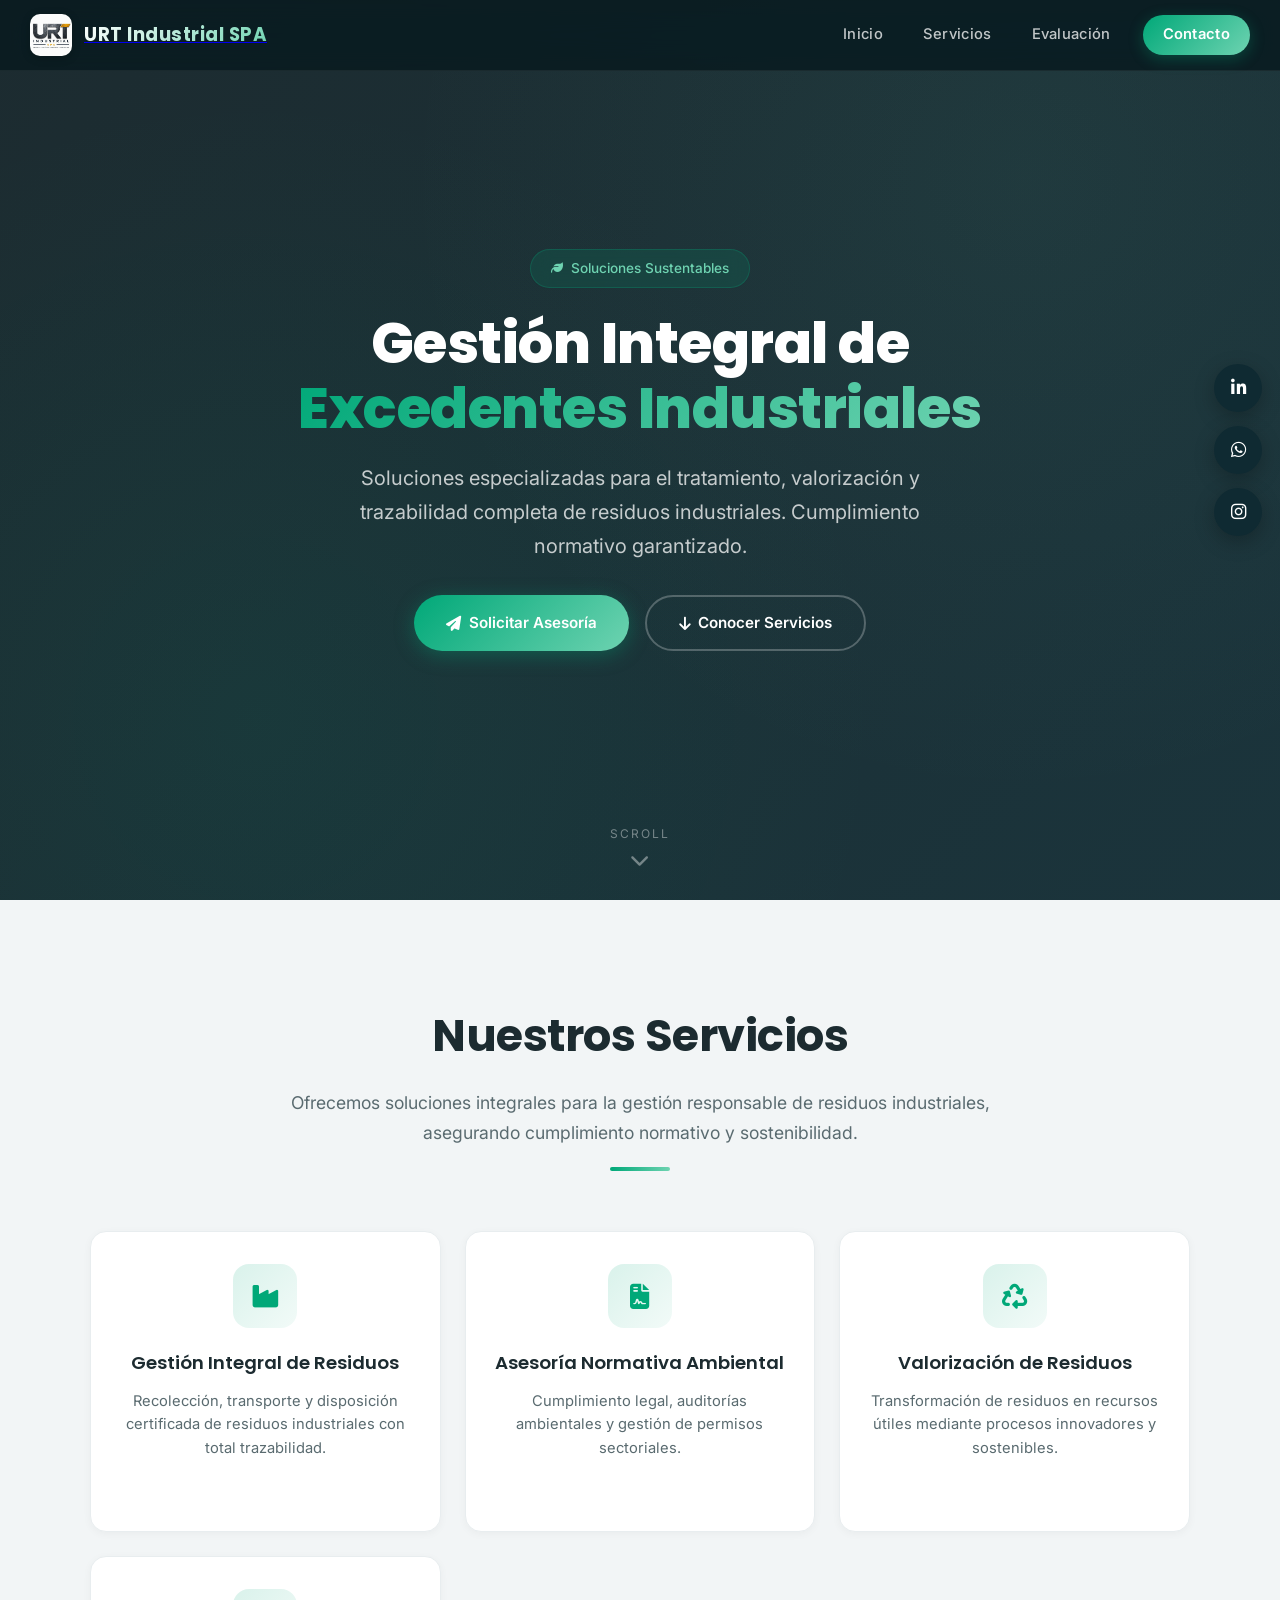
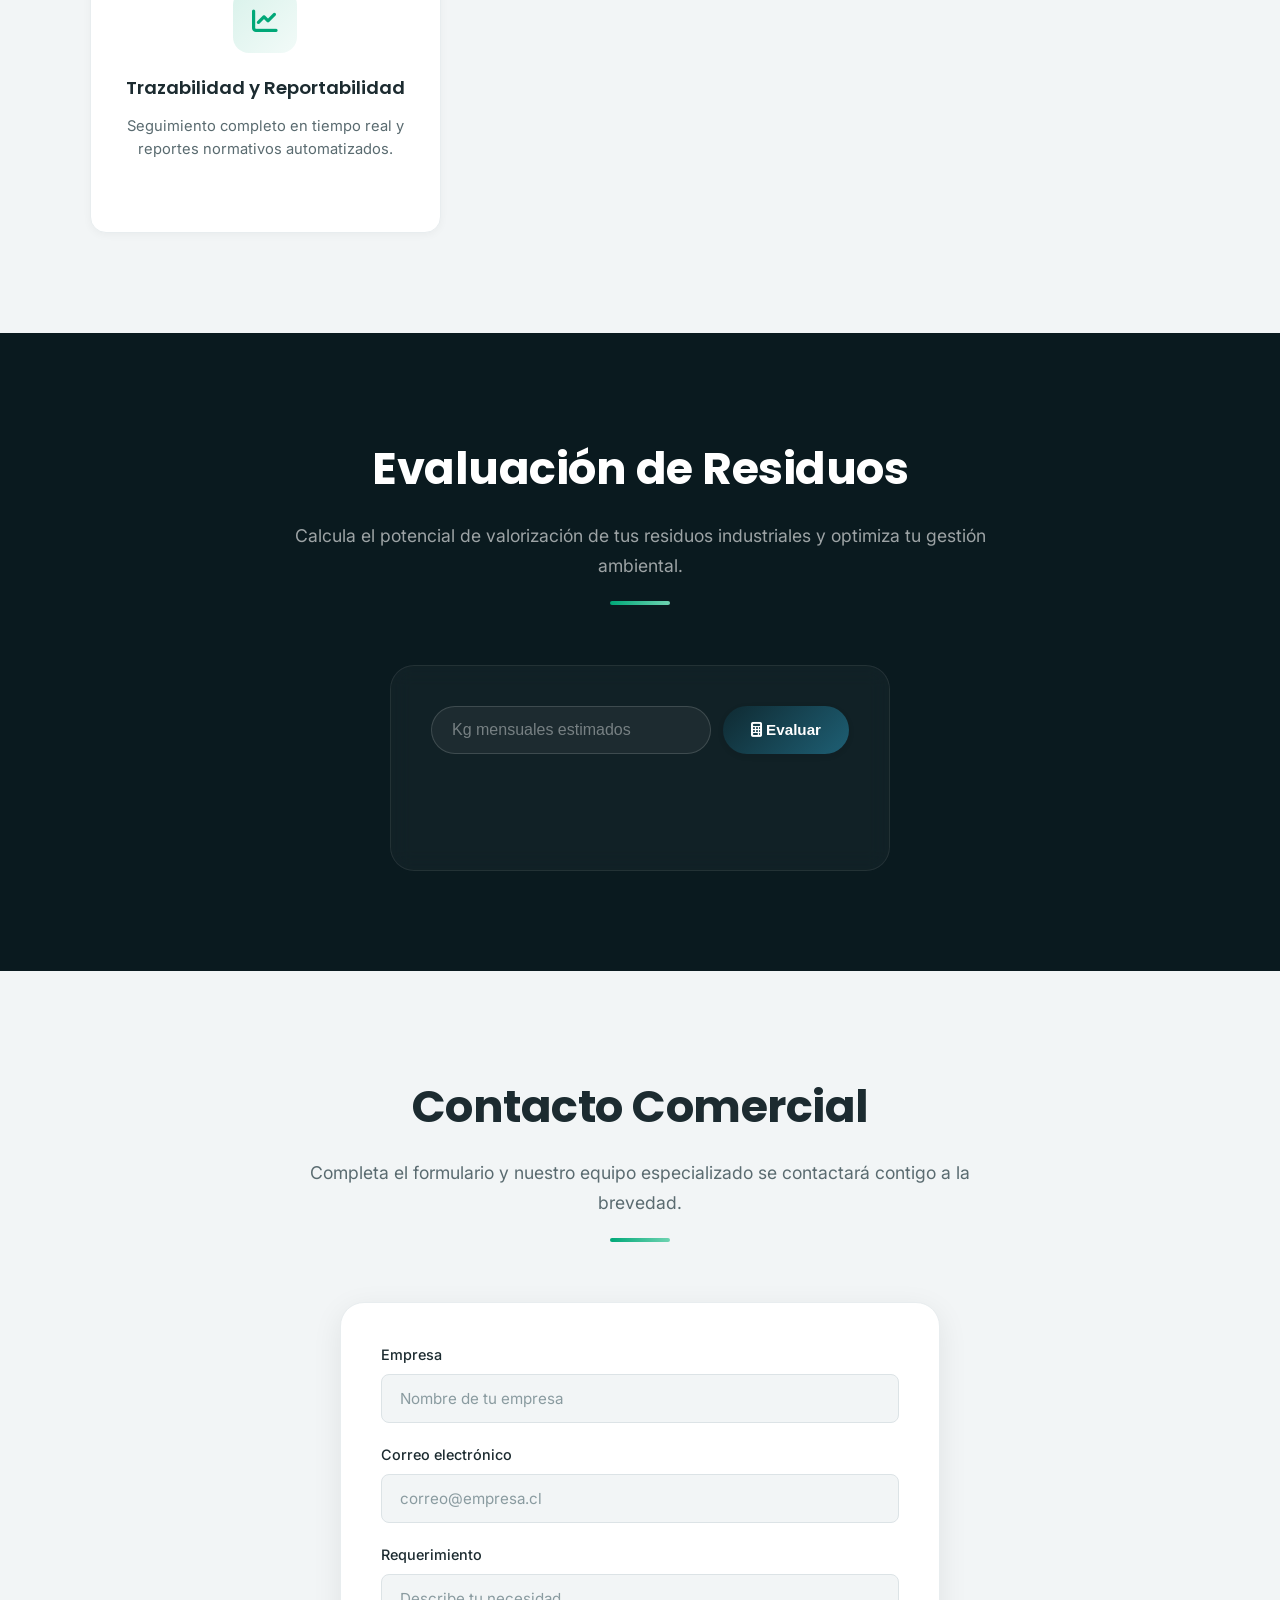
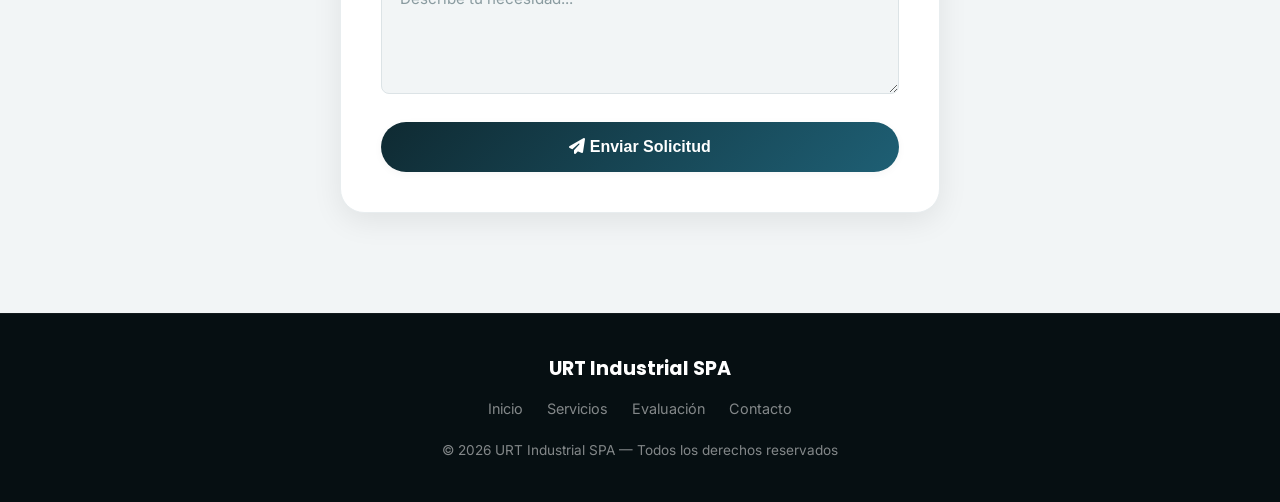
==== index.html @ 9ab00440 "Update index.html" ====
<!DOCTYPE html>
<html lang="es">
<head>
  <meta charset="UTF-8">
  <meta name="viewport" content="width=device-width, initial-scale=1.0">
  <title>URT Industrial SPA — Gestión Integral de Excedentes</title>
  
    <!-- Favicon -->
  <link rel="icon" href="logo.jpeg" sizes="32x32">
  <link rel="apple-touch-icon" href="logo.jpeg">

  <!-- Google Fonts -->
  <link href="https://fonts.googleapis.com/css2?family=Poppins:wght@300;400;500;600;700;800&family=Inter:wght@300;400;500;600;700&display=swap" rel="stylesheet">

  <!-- Iconos -->
  <link rel="stylesheet" href="https://cdnjs.cloudflare.com/ajax/libs/font-awesome/6.5.0/css/all.min.css">

  <style>
    :root {
      --primary: #0F2A32;
      --secondary: #1E5F74;
      --accent: #00A878;
      --accent-soft: #6ED3B1;
      --accent-glow: rgba(0, 168, 120, 0.15);
      --dark: #0A1A1F;
      --darker: #060F12;
      --light: #F2F5F6;
      --lighter: #FFFFFF;
      --text: #1C2B30;
      --text-light: #5A6B70;
      --text-muted: #8A9BA0;
      --border: #DCE3E6;
      --border-light: #E8EDEF;
      --glass: rgba(255, 255, 255, 0.08);
      --shadow-sm: 0 2px 8px rgba(0,0,0,0.04);
      --shadow-md: 0 8px 30px rgba(0,0,0,0.08);
      --shadow-lg: 0 20px 60px rgba(0,0,0,0.12);
      --shadow-glow: 0 0 40px rgba(0, 168, 120, 0.15);
      --radius-sm: 8px;
      --radius-md: 16px;
      --radius-lg: 24px;
      --radius-xl: 32px;
      --transition-fast: 0.2s ease;
      --transition-normal: 0.35s cubic-bezier(0.4, 0, 0.2, 1);
      --transition-slow: 0.5s cubic-bezier(0.4, 0, 0.2, 1);
    }

    /* ========== RESET ========== */
    *, *::before, *::after {
      margin: 0;
      padding: 0;
      box-sizing: border-box;
    }

    html {
      scroll-behavior: smooth;
      scroll-padding-top: 90px;
    }

    body {
      font-family: 'Inter', 'Poppins', sans-serif;
      background: var(--light);
      color: var(--text);
      line-height: 1.6;
      overflow-x: hidden;
    }

    /* ========== UTILIDADES ========== */
    .container {
      max-width: 1200px;
      margin: 0 auto;
      padding: 0 24px;
    }

    .reveal {
      opacity: 0;
      transform: translateY(40px);
      transition: opacity 0.8s cubic-bezier(0.4, 0, 0.2, 1), 
                  transform 0.8s cubic-bezier(0.4, 0, 0.2, 1);
    }

    .reveal.active {
      opacity: 1;
      transform: translateY(0);
    }

    /* ========== HEADER ========== */
    header {
      position: fixed;
      top: 0;
      left: 0;
      width: 100%;
      z-index: 1000;
      display: flex;
      align-items: center;
      justify-content: space-between;
      padding: 14px 30px;
      background: rgba(10, 26, 31, 0.85);
      backdrop-filter: blur(20px) saturate(180%);
      -webkit-backdrop-filter: blur(20px) saturate(180%);
      border-bottom: 1px solid rgba(255,255,255,0.06);
      transition: all var(--transition-normal);
    }

    header.scrolled {
      padding: 10px 30px;
      background: rgba(10, 26, 31, 0.95);
      box-shadow: 0 4px 30px rgba(0,0,0,0.15);
    }

    .logo {
      display: flex;
      align-items: center;
      gap: 12px;
      cursor: pointer;
      transition: transform var(--transition-fast);
    }

    .logo:hover {
      transform: scale(1.02);
    }

    .logo img {
      width: 42px;
      height: 42px;
      border-radius: 10px;
      object-fit: cover;
      box-shadow: 0 2px 10px rgba(0,0,0,0.2);
    }

    .logo span {
      font-family: 'Poppins', sans-serif;
      font-weight: 700;
      font-size: 1.15rem;
      letter-spacing: 0.5px;
      color: white;
      background: linear-gradient(135deg, #fff 0%, var(--accent-soft) 100%);
      -webkit-background-clip: text;
      -webkit-text-fill-color: transparent;
      background-clip: text;
    }

    /* NAV */
    nav {
      display: flex;
      gap: 8px;
      margin-left: auto;
      align-items: center;
    }

    nav a {
      position: relative;
      font-weight: 500;
      font-size: 0.92rem;
      color: rgba(255,255,255,0.75);
      text-decoration: none;
      padding: 8px 16px;
      border-radius: var(--radius-sm);
      transition: all var(--transition-fast);
      letter-spacing: 0.3px;
    }

    nav a::after {
      content: '';
      position: absolute;
      width: 0%;
      height: 2px;
      background: linear-gradient(90deg, var(--accent), var(--accent-soft));
      left: 50%;
      bottom: 2px;
      transform: translateX(-50%);
      transition: width 0.35s cubic-bezier(0.4, 0, 0.2, 1);
      border-radius: 2px;
    }

    nav a:hover {
      color: white;
      background: rgba(255,255,255,0.05);
    }

    nav a:hover::after {
      width: 60%;
    }

    /* Botón CTA en nav */
    .nav-cta {
      background: linear-gradient(135deg, var(--accent), var(--accent-soft)) !important;
      color: white !important;
      padding: 8px 20px !important;
      border-radius: 50px !important;
      font-weight: 600 !important;
      margin-left: 8px;
      box-shadow: 0 4px 15px rgba(0, 168, 120, 0.3);
      transition: all var(--transition-normal) !important;
    }

    .nav-cta::after {
      display: none !important;
    }

    .nav-cta:hover {
      transform: translateY(-2px);
      box-shadow: 0 8px 25px rgba(0, 168, 120, 0.4);
      background: linear-gradient(135deg, var(--accent-soft), var(--accent)) !important;
    }

    /* MENU MOBILE */
    .menu-toggle {
      display: none;
      font-size: 1.4rem;
      cursor: pointer;
      color: white;
      padding: 8px;
      border-radius: var(--radius-sm);
      transition: background var(--transition-fast);
    }

    .menu-toggle:hover {
      background: rgba(255,255,255,0.1);
    }

    /* ========== HERO ========== */
    .hero {
      position: relative;
      min-height: 100vh;
      display: flex;
      align-items: center;
      justify-content: center;
      text-align: center;
      color: white;
      overflow: hidden;
      background: linear-gradient(135deg, rgba(10,26,31,0.92), rgba(15,42,50,0.95)),
                  url('https://images.unsplash.com/photo-1581091870627-3a5b7f0f7b63?w=1920&q=80');
      background-size: cover;
      background-position: center;
      background-attachment: fixed;
    }

    /* Partículas decorativas */
    .hero::before {
      content: '';
      position: absolute;
      top: 0;
      left: 0;
      width: 100%;
      height: 100%;
      background: 
        radial-gradient(circle at 20% 80%, rgba(0, 168, 120, 0.08) 0%, transparent 50%),
        radial-gradient(circle at 80% 20%, rgba(110, 211, 177, 0.06) 0%, transparent 50%);
      pointer-events: none;
    }

    .hero-content {
      position: relative;
      z-index: 2;
      max-width: 800px;
      padding: 0 24px;
    }

    .hero-badge {
      display: inline-flex;
      align-items: center;
      gap: 8px;
      background: rgba(0, 168, 120, 0.15);
      border: 1px solid rgba(0, 168, 120, 0.25);
      color: var(--accent-soft);
      padding: 8px 20px;
      border-radius: 50px;
      font-size: 0.85rem;
      font-weight: 500;
      margin-bottom: 24px;
      backdrop-filter: blur(10px);
      animation: fadeUp 0.8s ease-out 0.2s both;
    }

    .hero-badge i {
      font-size: 0.75rem;
    }

    .hero h2 {
      font-family: 'Poppins', sans-serif;
      font-size: clamp(2rem, 5vw, 3.5rem);
      font-weight: 800;
      line-height: 1.15;
      margin-bottom: 20px;
      letter-spacing: -0.5px;
      animation: slideLeft 1s cubic-bezier(0.4, 0, 0.2, 1) forwards;
      opacity: 0;
    }

    .hero h2 .highlight {
      background: linear-gradient(135deg, var(--accent), var(--accent-soft));
      -webkit-background-clip: text;
      -webkit-text-fill-color: transparent;
      background-clip: text;
    }

    .hero p {
      font-size: clamp(1rem, 2vw, 1.25rem);
      color: rgba(255,255,255,0.75);
      max-width: 600px;
      margin: 0 auto 32px;
      line-height: 1.7;
      animation: slideRight 1s cubic-bezier(0.4, 0, 0.2, 1) 0.3s forwards;
      opacity: 0;
    }

    .hero .btn-group {
      display: flex;
      gap: 16px;
      justify-content: center;
      flex-wrap: wrap;
      animation: fadeUp 1s cubic-bezier(0.4, 0, 0.2, 1) 0.6s forwards;
      opacity: 0;
    }

    /* Scroll indicator */
    .scroll-indicator {
      position: absolute;
      bottom: 30px;
      left: 50%;
      transform: translateX(-50%);
      display: flex;
      flex-direction: column;
      align-items: center;
      gap: 8px;
      color: rgba(255,255,255,0.4);
      font-size: 0.75rem;
      letter-spacing: 2px;
      text-transform: uppercase;
      animation: bounce 2s infinite;
      cursor: pointer;
      transition: color var(--transition-fast);
    }

    .scroll-indicator:hover {
      color: var(--accent-soft);
    }

    .scroll-indicator i {
      font-size: 1.2rem;
    }

    @keyframes bounce {
      0%, 20%, 50%, 80%, 100% { transform: translateX(-50%) translateY(0); }
      40% { transform: translateX(-50%) translateY(-10px); }
      60% { transform: translateX(-50%) translateY(-5px); }
    }

    /* ========== KEYFRAMES ========== */
    @keyframes slideLeft {
      from { opacity: 0; transform: translateX(-80px); }
      to { opacity: 1; transform: translateX(0); }
    }

    @keyframes slideRight {
      from { opacity: 0; transform: translateX(80px); }
      to { opacity: 1; transform: translateX(0); }
    }

    @keyframes fadeUp {
      from { opacity: 0; transform: translateY(30px); }
      to { opacity: 1; transform: translateY(0); }
    }

    /* ========== BOTONES ========== */
    .btn {
      display: inline-flex;
      align-items: center;
      gap: 8px;
      padding: 14px 32px;
      border-radius: 50px;
      font-weight: 600;
      font-size: 0.95rem;
      text-decoration: none;
      transition: all var(--transition-normal);
      cursor: pointer;
      border: none;
      position: relative;
      overflow: hidden;
    }

    .btn-primary {
      background: linear-gradient(135deg, var(--accent), var(--accent-soft));
      color: white;
      box-shadow: 0 4px 20px rgba(0, 168, 120, 0.35);
    }

    .btn-primary::before {
      content: '';
      position: absolute;
      top: 0;
      left: -100%;
      width: 100%;
      height: 100%;
      background: linear-gradient(90deg, transparent, rgba(255,255,255,0.2), transparent);
      transition: left 0.5s;
    }

    .btn-primary:hover::before {
      left: 100%;
    }

    .btn-primary:hover {
      transform: translateY(-3px);
      box-shadow: 0 8px 30px rgba(0, 168, 120, 0.45);
    }

    .btn-outline {
      background: transparent;
      color: white;
      border: 2px solid rgba(255,255,255,0.25);
      backdrop-filter: blur(10px);
    }

    .btn-outline:hover {
      border-color: var(--accent-soft);
      color: var(--accent-soft);
      transform: translateY(-3px);
      background: rgba(0, 168, 120, 0.08);
    }

    button {
      border-radius: 50px;
      padding: 12px 28px;
      border: none;
      cursor: pointer;
      background: linear-gradient(135deg, var(--primary), var(--secondary));
      color: white;
      font-weight: 600;
      font-size: 0.95rem;
      transition: all var(--transition-normal);
      box-shadow: var(--shadow-sm);
    }

    button:hover {
      background: linear-gradient(135deg, var(--accent), var(--accent-soft));
      transform: translateY(-2px);
      box-shadow: 0 6px 20px rgba(0, 168, 120, 0.3);
    }

    /* ========== SECCIONES ========== */
    .section {
      padding: 100px 20px;
      text-align: center;
      position: relative;
    }

    .section-header {
      max-width: 700px;
      margin: 0 auto 60px;
    }

    .section-header h2 {
      font-family: 'Poppins', sans-serif;
      font-size: clamp(1.8rem, 4vw, 2.8rem);
      font-weight: 700;
      margin-bottom: 16px;
      color: var(--text);
      letter-spacing: -0.5px;
    }

    .section-header p {
      color: var(--text-light);
      font-size: 1.1rem;
      line-height: 1.7;
    }

    .section-header .line {
      width: 60px;
      height: 4px;
      background: linear-gradient(90deg, var(--accent), var(--accent-soft));
      border-radius: 2px;
      margin: 20px auto 0;
    }

    .dark {
      background: var(--dark);
      color: white;
    }

    .dark .section-header h2 {
      color: white;
    }

    .dark .section-header p {
      color: rgba(255,255,255,0.6);
    }

    /* ========== CARDS ========== */
    .cards {
      display: grid;
      grid-template-columns: repeat(auto-fit, minmax(260px, 1fr));
      gap: 24px;
      margin-top: 30px;
      max-width: 1100px;
      margin-left: auto;
      margin-right: auto;
    }

    .card {
      cursor: pointer;
      background: var(--lighter);
      border: 1px solid var(--border-light);
      border-radius: var(--radius-md);
      box-shadow: var(--shadow-sm);
      padding: 32px 24px;
      transition: all var(--transition-normal);
      position: relative;
      overflow: hidden;
      opacity: 0;
      transform: translateY(30px);
    }

    .card::before {
      content: '';
      position: absolute;
      top: 0;
      left: 0;
      width: 100%;
      height: 4px;
      background: linear-gradient(90deg, var(--accent), var(--accent-soft));
      transform: scaleX(0);
      transform-origin: left;
      transition: transform var(--transition-normal);
    }

    .card:hover::before {
      transform: scaleX(1);
    }

    .card:hover {
      transform: translateY(-8px);
      box-shadow: var(--shadow-lg);
      border-color: var(--accent-soft);
    }

    .card.active {
      opacity: 1;
      transform: translateY(0);
    }

    .card-icon {
      width: 64px;
      height: 64px;
      border-radius: var(--radius-md);
      background: linear-gradient(135deg, var(--accent-glow), rgba(0,168,120,0.05));
      display: flex;
      align-items: center;
      justify-content: center;
      margin: 0 auto 20px;
      transition: all var(--transition-normal);
    }

    .card:hover .card-icon {
      background: linear-gradient(135deg, var(--accent), var(--accent-soft));
      transform: scale(1.1) rotate(-5deg);
    }

    .card-icon i {
      font-size: 1.6rem;
      color: var(--accent);
      transition: color var(--transition-normal);
    }

    .card:hover .card-icon i {
      color: white;
    }

    .card h3 {
      font-family: 'Poppins', sans-serif;
      font-size: 1.15rem;
      font-weight: 600;
      margin-bottom: 12px;
      color: var(--text);
    }

    .card p {
      color: var(--text-light);
      font-size: 0.92rem;
      line-height: 1.6;
    }

    .card-arrow {
      margin-top: 16px;
      color: var(--accent);
      font-size: 0.85rem;
      font-weight: 500;
      display: inline-flex;
      align-items: center;
      gap: 6px;
      opacity: 0;
      transform: translateX(-10px);
      transition: all var(--transition-normal);
    }

    .card:hover .card-arrow {
      opacity: 1;
      transform: translateX(0);
    }

    /* ========== CALCULADORA ========== */
    .calculator-box {
      max-width: 500px;
      margin: 0 auto;
      background: rgba(255,255,255,0.03);
      border: 1px solid rgba(255,255,255,0.08);
      border-radius: var(--radius-lg);
      padding: 40px;
      backdrop-filter: blur(10px);
    }

    .calculator-box .input-group {
      display: flex;
      gap: 12px;
      margin-bottom: 20px;
      flex-wrap: wrap;
      justify-content: center;
    }

    .calculator-box input {
      flex: 1;
      min-width: 200px;
      padding: 14px 20px;
      border-radius: 50px;
      border: 1px solid rgba(255,255,255,0.15);
      background: rgba(255,255,255,0.05);
      color: white;
      font-size: 1rem;
      outline: none;
      transition: all var(--transition-fast);
    }

    .calculator-box input::placeholder {
      color: rgba(255,255,255,0.4);
    }

    .calculator-box input:focus {
      border-color: var(--accent);
      box-shadow: 0 0 0 3px rgba(0, 168, 120, 0.15);
      background: rgba(255,255,255,0.08);
    }

    #resultado {
      margin-top: 20px;
      padding: 16px 24px;
      border-radius: var(--radius-md);
      background: linear-gradient(135deg, rgba(0,168,120,0.15), rgba(110,211,177,0.1));
      border: 1px solid rgba(0,168,120,0.2);
      color: var(--accent-soft);
      font-weight: 500;
      min-height: 56px;
      display: flex;
      align-items: center;
      justify-content: center;
      transition: all var(--transition-normal);
    }

    #resultado:empty {
      opacity: 0;
    }

    /* ========== FORMULARIO ========== */
    .contact-wrapper {
      max-width: 600px;
      margin: 0 auto;
    }

    .contact-form {
      background: var(--lighter);
      border-radius: var(--radius-lg);
      padding: 40px;
      box-shadow: var(--shadow-md);
      border: 1px solid var(--border-light);
    }

    .form-group {
      margin-bottom: 20px;
      text-align: left;
    }

    .form-group label {
      display: block;
      margin-bottom: 8px;
      font-weight: 500;
      font-size: 0.9rem;
      color: var(--text);
    }

    .form-group input,
    .form-group textarea {
      width: 100%;
      padding: 14px 18px;
      border-radius: var(--radius-sm);
      border: 1px solid var(--border);
      background: var(--light);
      color: var(--text);
      font-family: inherit;
      font-size: 0.95rem;
      outline: none;
      transition: all var(--transition-fast);
    }

    .form-group input:focus,
    .form-group textarea:focus {
      border-color: var(--accent);
      box-shadow: 0 0 0 3px var(--accent-glow);
      background: white;
    }

    .form-group textarea {
      min-height: 120px;
      resize: vertical;
    }

    .form-group input::placeholder,
    .form-group textarea::placeholder {
      color: var(--text-muted);
    }

    .form-submit {
      width: 100%;
      padding: 16px;
      font-size: 1rem;
    }

    /* ========== FOOTER ========== */
    footer {
      background: var(--darker);
      color: rgba(255,255,255,0.5);
      text-align: center;
      padding: 40px 20px;
      border-top: 1px solid rgba(255,255,255,0.05);
    }

    footer .footer-logo {
      font-family: 'Poppins', sans-serif;
      font-weight: 700;
      font-size: 1.2rem;
      color: white;
      margin-bottom: 12px;
    }

    footer .footer-links {
      display: flex;
      justify-content: center;
      gap: 24px;
      margin-bottom: 20px;
      flex-wrap: wrap;
    }

    footer .footer-links a {
      color: rgba(255,255,255,0.5);
      text-decoration: none;
      font-size: 0.9rem;
      transition: color var(--transition-fast);
    }

    footer .footer-links a:hover {
      color: var(--accent-soft);
    }

    footer p {
      font-size: 0.85rem;
    }

    /* ========== REDES FLOTANTES ========== */
    .social-floating {
      position: fixed;
      top: 50%;
      right: 18px;
      transform: translateY(-50%);
      display: flex;
      flex-direction: column;
      gap: 14px;
      z-index: 999;
    }

    .social-floating a {
      position: relative;
      width: 48px;
      height: 48px;
      display: flex;
      align-items: center;
      justify-content: center;
      border-radius: 50%;
      text-decoration: none;
      font-size: 1.1rem;
      background: var(--primary);
      color: white;
      border: none;
      box-shadow: 0 6px 20px rgba(0,0,0,0.25);
      transition: all var(--transition-normal);
      overflow: hidden;
      opacity: 0;
      transform: translateX(40px);
      animation: slideIn 0.6s forwards;
    }

    .social-floating a:nth-child(1){ animation-delay: 0.3s; }
    .social-floating a:nth-child(2){ animation-delay: 0.5s; }
    .social-floating a:nth-child(3){ animation-delay: 0.7s; }

    @keyframes slideIn {
      to { opacity: 1; transform: translateX(0); }
    }

    .social-floating a:hover {
      transform: translateX(-8px) scale(1.12);
      box-shadow: 0 10px 30px rgba(0,0,0,0.35);
    }

    .social-floating a:nth-child(1):hover { background: #0077b5; }
    .social-floating a:nth-child(2):hover { background: #25D366; }
    .social-floating a:nth-child(3):hover { background: radial-gradient(circle at 30% 30%, #feda75, #d62976, #962fbf); }

    .social-floating a i {
      transition: transform var(--transition-fast);
    }

    .social-floating a:hover i {
      transform: rotate(10deg) scale(1.15);
    }

    .social-floating a::after {
      content: attr(data-name);
      position: absolute;
      right: 60px;
      background: rgba(0,0,0,0.85);
      color: white;
      padding: 6px 14px;
      border-radius: 8px;
      font-size: 0.8rem;
      font-weight: 500;
      opacity: 0;
      transform: translateX(10px);
      transition: all var(--transition-fast);
      white-space: nowrap;
      pointer-events: none;
      backdrop-filter: blur(10px);
    }

    .social-floating a:hover::after {
      opacity: 1;
      transform: translateX(0);
    }

    /* ========== RESPONSIVE ========== */
    @media (max-width: 768px) {
      header {
        padding: 12px 20px;
      }

      header.scrolled {
        padding: 10px 20px;
      }

      nav {
        position: absolute;
        top: 70px;
        right: 0;
        background: rgba(10, 26, 31, 0.98);
        backdrop-filter: blur(20px);
        flex-direction: column;
        width: 260px;
        padding: 24px;
        gap: 4px;
        transform: translateX(100%);
        transition: transform var(--transition-normal);
        border-radius: 0 0 0 var(--radius-md);
        border-left: 1px solid rgba(255,255,255,0.05);
        border-bottom: 1px solid rgba(255,255,255,0.05);
      }

      nav.active {
        transform: translateX(0);
      }

      nav a {
        padding: 12px 16px;
        border-radius: var(--radius-sm);
        width: 100%;
        text-align: left;
      }

      nav a:hover {
        background: rgba(255,255,255,0.08);
      }

      .nav-cta {
        margin-left: 0;
        margin-top: 8px;
        text-align: center !important;
      }

      .menu-toggle {
        display: flex;
        align-items: center;
        justify-content: center;
      }

      .hero {
        background-attachment: scroll;
      }

      .hero .btn-group {
        flex-direction: column;
        align-items: center;
      }

      .btn {
        width: 100%;
        max-width: 280px;
        justify-content: center;
      }

      .section {
        padding: 70px 16px;
      }

      .cards {
        grid-template-columns: 1fr;
        gap: 16px;
      }

      .card {
        padding: 24px 20px;
      }

      .calculator-box {
        padding: 28px 20px;
      }

      .calculator-box .input-group {
        flex-direction: column;
      }

      .calculator-box input {
        width: 100%;
      }

      .contact-form {
        padding: 28px 20px;
      }

      .social-floating {
        right: 10px;
        gap: 10px;
      }

      .social-floating a {
        width: 40px;
        height: 40px;
        font-size: 1rem;
      }

      .social-floating a::after {
        display: none;
      }
    }

    @media (max-width: 480px) {
      .hero h2 {
        font-size: 1.8rem;
      }

      .section-header h2 {
        font-size: 1.6rem;
      }

      .logo span {
        font-size: 1rem;
      }
    }

    /* ========== LOADING OVERLAY ========== */
    .loading-overlay {
      position: fixed;
      top: 0;
      left: 0;
      width: 100%;
      height: 100%;
      background: var(--dark);
      z-index: 9999;
      display: flex;
      align-items: center;
      justify-content: center;
      transition: opacity 0.6s ease, visibility 0.6s ease;
    }

    .loading-overlay.hidden {
      opacity: 0;
      visibility: hidden;
      pointer-events: none;
    }

    .loader {
      width: 48px;
      height: 48px;
      border: 3px solid rgba(0, 168, 120, 0.2);
      border-top-color: var(--accent);
      border-radius: 50%;
      animation: spin 0.8s linear infinite;
    }

    @keyframes spin {
      to { transform: rotate(360deg); }
    }
  </style>
<base target="_blank">
</head>
<body>

<!-- Loading Overlay -->
<div class="loading-overlay" id="loader">
  <div class="loader"></div>
</div>

<!-- Redes Sociales Flotantes -->
<div class="social-floating">
  <a href="#" target="_blank" data-name="LinkedIn" aria-label="LinkedIn">
    <i class="fab fa-linkedin-in"></i>
  </a>
  <a href="https://wa.me/56974826812?text=Hola,%20necesito%20asesoría" target="_blank" data-name="WhatsApp" aria-label="WhatsApp">
    <i class="fab fa-whatsapp"></i>
  </a>
  <a href="#" target="_blank" data-name="Instagram" aria-label="Instagram">
    <i class="fab fa-instagram"></i>
  </a>
</div>

<!-- Header -->
<header id="header">
  <a href="#inicio" class="logo">
    <img src="logo.jpeg" alt="URT Industrial">
    <span>URT Industrial SPA</span>
  </a>

  <nav id="nav">
    <a href="#inicio">Inicio</a>
    <a href="#info">Servicios</a>
    <a href="#calculadora">Evaluación</a>
    <a href="#contacto" class="nav-cta">Contacto</a>
  </nav>

  <div class="menu-toggle" id="menu-toggle" aria-label="Menú">
    <i class="fas fa-bars"></i>
  </div>
</header>

<!-- Hero -->
<section id="inicio" class="hero">
  <div class="hero-content">
    <div class="hero-badge">
      <i class="fas fa-leaf"></i>
      <span>Soluciones Sustentables</span>
    </div>
    <h2>
      Gestión Integral de<br>
      <span class="highlight">Excedentes Industriales</span>
    </h2>
    <p>Soluciones especializadas para el tratamiento, valorización y trazabilidad completa de residuos industriales. Cumplimiento normativo garantizado.</p>
    <div class="btn-group">
      <a href="#contacto" class="btn btn-primary">
        <i class="fas fa-paper-plane"></i>
        Solicitar Asesoría
      </a>
      <a href="#info" class="btn btn-outline">
        <i class="fas fa-arrow-down"></i>
        Conocer Servicios
      </a>
    </div>
  </div>
  <div class="scroll-indicator" onclick="document.getElementById('info').scrollIntoView({behavior:'smooth'})">
    <span>Scroll</span>
    <i class="fas fa-chevron-down"></i>
  </div>
</section>

<!-- Servicios -->
<section id="info" class="section">
  <div class="container">
    <div class="section-header reveal">
      <h2>Nuestros Servicios</h2>
      <p>Ofrecemos soluciones integrales para la gestión responsable de residuos industriales, asegurando cumplimiento normativo y sostenibilidad.</p>
      <div class="line"></div>
    </div>

    <div class="cards">
      <div class="card reveal" onclick="location.href='servicio-residuos.html'">
        <div class="card-icon">
          <i class="fas fa-industry"></i>
        </div>
        <h3>Gestión Integral de Residuos</h3>
        <p>Recolección, transporte y disposición certificada de residuos industriales con total trazabilidad.</p>
        <span class="card-arrow">Ver más <i class="fas fa-arrow-right"></i></span>
      </div>

      <div class="card reveal" onclick="location.href='servicio-normativa.html'">
        <div class="card-icon">
          <i class="fas fa-file-contract"></i>
        </div>
        <h3>Asesoría Normativa Ambiental</h3>
        <p>Cumplimiento legal, auditorías ambientales y gestión de permisos sectoriales.</p>
        <span class="card-arrow">Ver más <i class="fas fa-arrow-right"></i></span>
      </div>

      <div class="card reveal" onclick="location.href='servicio-valorizacion.html'">
        <div class="card-icon">
          <i class="fas fa-recycle"></i>
        </div>
        <h3>Valorización de Residuos</h3>
        <p>Transformación de residuos en recursos útiles mediante procesos innovadores y sostenibles.</p>
        <span class="card-arrow">Ver más <i class="fas fa-arrow-right"></i></span>
      </div>

      <div class="card reveal" onclick="location.href='servicio-trazabilidad.html'">
        <div class="card-icon">
          <i class="fas fa-chart-line"></i>
        </div>
        <h3>Trazabilidad y Reportabilidad</h3>
        <p>Seguimiento completo en tiempo real y reportes normativos automatizados.</p>
        <span class="card-arrow">Ver más <i class="fas fa-arrow-right"></i></span>
      </div>
    </div>
  </div>
</section>

<!-- Calculadora -->
<section id="calculadora" class="section dark">
  <div class="container">
    <div class="section-header reveal">
      <h2>Evaluación de Residuos</h2>
      <p>Calcula el potencial de valorización de tus residuos industriales y optimiza tu gestión ambiental.</p>
      <div class="line"></div>
    </div>

    <div class="calculator-box reveal">
      <div class="input-group">
        <input type="number" id="kg" placeholder="Kg mensuales estimados" min="0" step="0.1">
        <button onclick="calcular()">
          <i class="fas fa-calculator"></i> Evaluar
        </button>
      </div>
      <p id="resultado"></p>
    </div>
  </div>
</section>

<!-- Contacto -->
<section id="contacto" class="section">
  <div class="container">
    <div class="section-header reveal">
      <h2>Contacto Comercial</h2>
      <p>Completa el formulario y nuestro equipo especializado se contactará contigo a la brevedad.</p>
      <div class="line"></div>
    </div>

    <div class="contact-wrapper reveal">
      <form class="contact-form" onsubmit="enviar(event)">
        <div class="form-group">
          <label for="empresa">Empresa</label>
          <input type="text" id="empresa" placeholder="Nombre de tu empresa" required>
        </div>
        <div class="form-group">
          <label for="email">Correo electrónico</label>
          <input type="email" id="email" placeholder="correo@empresa.cl" required>
        </div>
        <div class="form-group">
          <label for="requerimiento">Requerimiento</label>
          <textarea id="requerimiento" placeholder="Describe tu necesidad..." required></textarea>
        </div>
        <button type="submit" class="form-submit">
          <i class="fas fa-paper-plane"></i> Enviar Solicitud
        </button>
      </form>
    </div>
  </div>
</section>

<!-- Footer -->
<footer>
  <div class="footer-logo">URT Industrial SPA</div>
  <div class="footer-links">
    <a href="#inicio">Inicio</a>
    <a href="#info">Servicios</a>
    <a href="#calculadora">Evaluación</a>
    <a href="#contacto">Contacto</a>
  </div>
  <p>© 2026 URT Industrial SPA — Todos los derechos reservados</p>
</footer>

<script>
  // ========== LOADING ==========
  window.addEventListener('load', () => {
    setTimeout(() => {
      document.getElementById('loader').classList.add('hidden');
    }, 600);
  });

  // ========== HEADER SCROLL ==========
  const header = document.getElementById('header');
  window.addEventListener('scroll', () => {
    if (window.scrollY > 50) {
      header.classList.add('scrolled');
    } else {
      header.classList.remove('scrolled');
    }
  });

  // ========== CALCULADORA ==========
  function calcular() {
    const kgInput = document.getElementById('kg');
    const resultado = document.getElementById('resultado');
    const kg = parseFloat(kgInput.value);

    if (kg > 0) {
      const valorizables = (kg * 0.8).toLocaleString('es-CL', { maximumFractionDigits: 1 });
      resultado.innerHTML = `
        <i class="fas fa-check-circle" style="margin-right:8px;"></i>
        Estimación: <strong>${valorizables} kg</strong> valorizables.<br>
        <span style="font-size:0.9em;opacity:0.8;">Cumplimiento ambiental optimizado.</span>
      `;
      resultado.style.opacity = '1';
    } else {
      resultado.innerHTML = '<i class="fas fa-exclamation-triangle" style="margin-right:8px;"></i> Ingrese un valor válido mayor a 0';
      resultado.style.opacity = '1';
    }
  }

  // Enter key en calculadora
  document.getElementById('kg').addEventListener('keypress', function(e) {
    if (e.key === 'Enter') calcular();
  });

  // ========== FORMULARIO ==========
  function enviar(e) {
    e.preventDefault();
    const btn = e.target.querySelector('button[type="submit"]');
    const originalText = btn.innerHTML;

    btn.innerHTML = '<i class="fas fa-spinner fa-spin"></i> Enviando...';
    btn.disabled = true;

    setTimeout(() => {
      btn.innerHTML = '<i class="fas fa-check"></i> Solicitud enviada';
      btn.style.background = 'linear-gradient(135deg, #00A878, #6ED3B1)';

      setTimeout(() => {
        btn.innerHTML = originalText;
        btn.disabled = false;
        btn.style.background = '';
        e.target.reset();
      }, 2000);
    }, 1200);
  }

  // ========== MENÚ MÓVIL ==========
  const toggle = document.getElementById('menu-toggle');
  const nav = document.getElementById('nav');

  toggle.addEventListener('click', () => {
    nav.classList.toggle('active');
    const icon = toggle.querySelector('i');
    icon.classList.toggle('fa-bars');
    icon.classList.toggle('fa-times');
  });

  // Cerrar menú al hacer click en un enlace
  document.querySelectorAll('nav a').forEach(link => {
    link.addEventListener('click', () => {
      nav.classList.remove('active');
      const icon = toggle.querySelector('i');
      icon.classList.add('fa-bars');
      icon.classList.remove('fa-times');
    });
  });

  // ========== SCROLL REVEAL ==========
  function revealOnScroll() {
    const reveals = document.querySelectorAll('.reveal');
    const cards = document.querySelectorAll('.card');
    const windowHeight = window.innerHeight;

    reveals.forEach(el => {
      const top = el.getBoundingClientRect().top;
      if (top < windowHeight - 80) {
        el.classList.add('active');
      }
    });

    // Animación escalonada cards
    cards.forEach((card, index) => {
      const top = card.getBoundingClientRect().top;
      if (top < windowHeight - 50) {
        setTimeout(() => {
          card.classList.add('active');
        }, index * 120);
      }
    });
  }

  window.addEventListener('scroll', revealOnScroll);
  window.addEventListener('load', revealOnScroll);

  // ========== SMOOTH SCROLL PARA ENLACES INTERNOS ==========
  document.querySelectorAll('a[href^="#"]').forEach(anchor => {
    anchor.addEventListener('click', function(e) {
      e.preventDefault();
      const target = document.querySelector(this.getAttribute('href'));
      if (target) {
        target.scrollIntoView({ behavior: 'smooth', block: 'start' });
      }
    });
  });
</script>

</body>
</html>
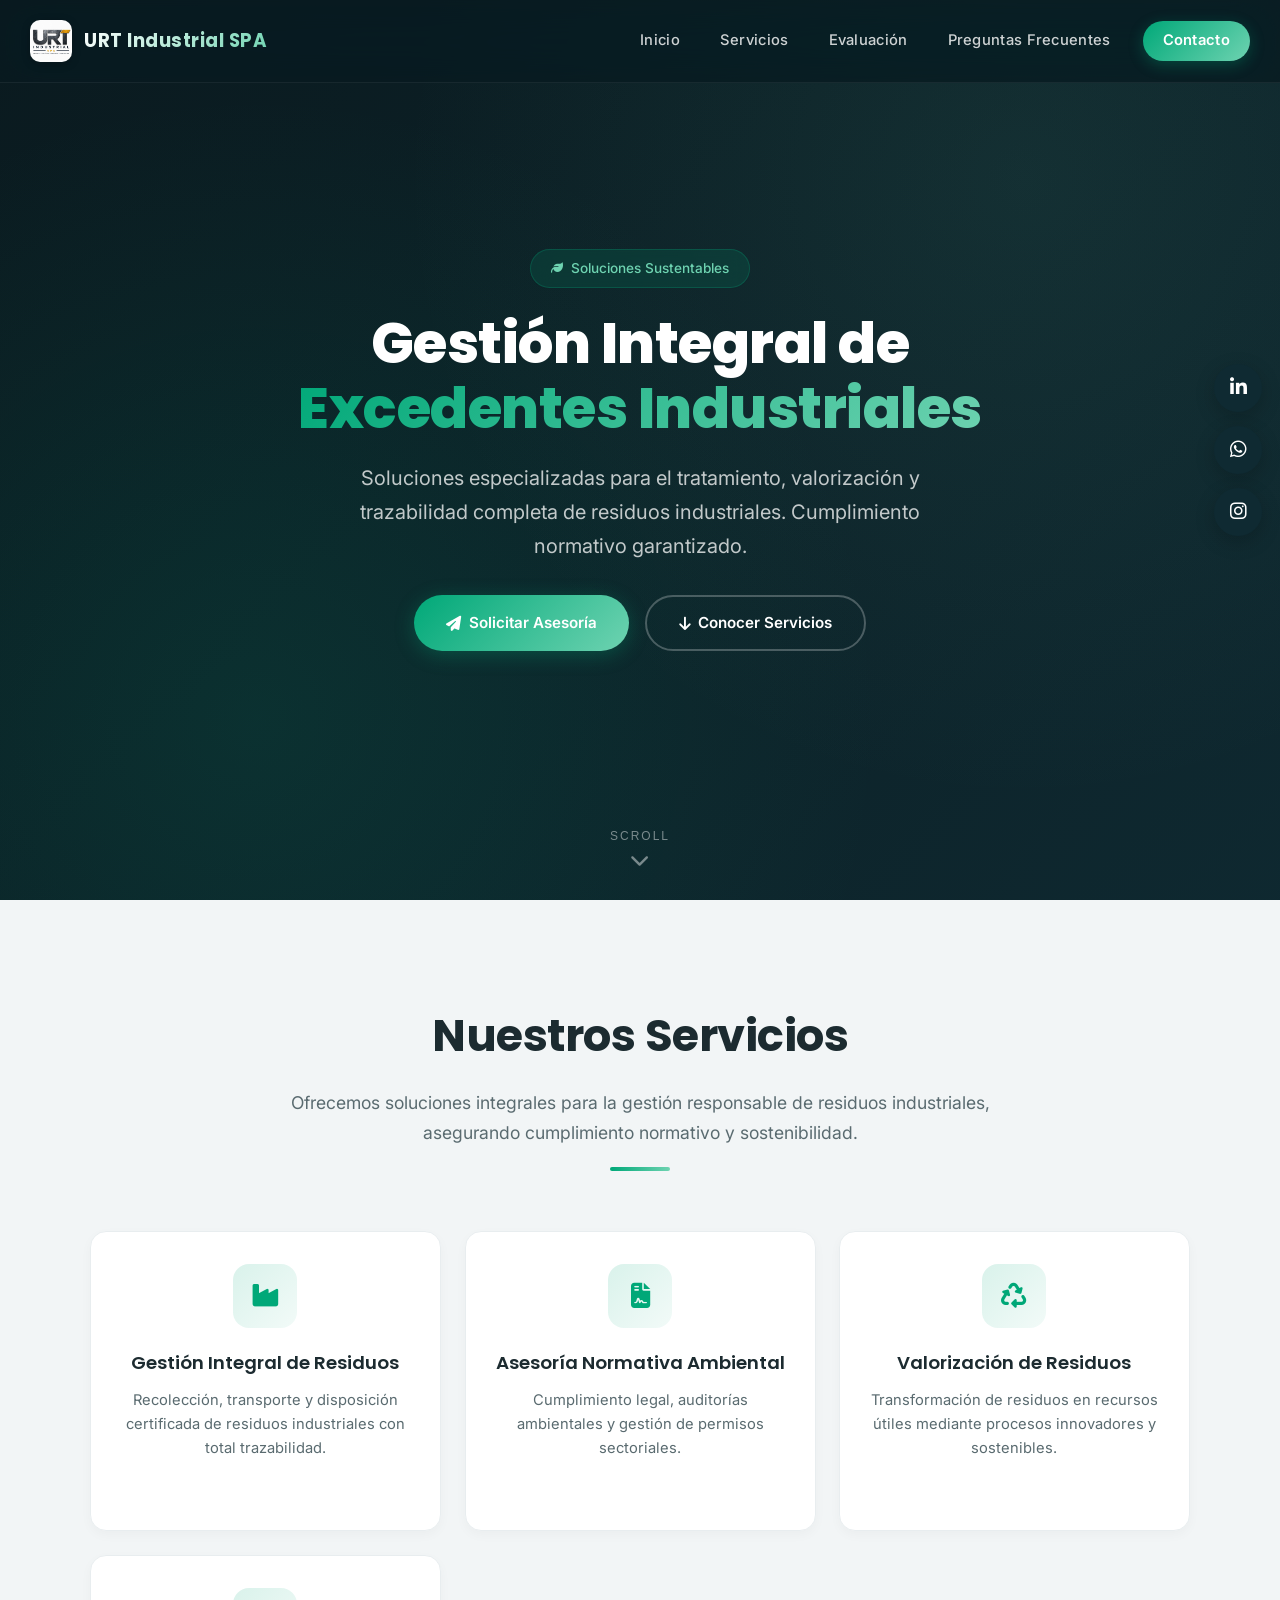
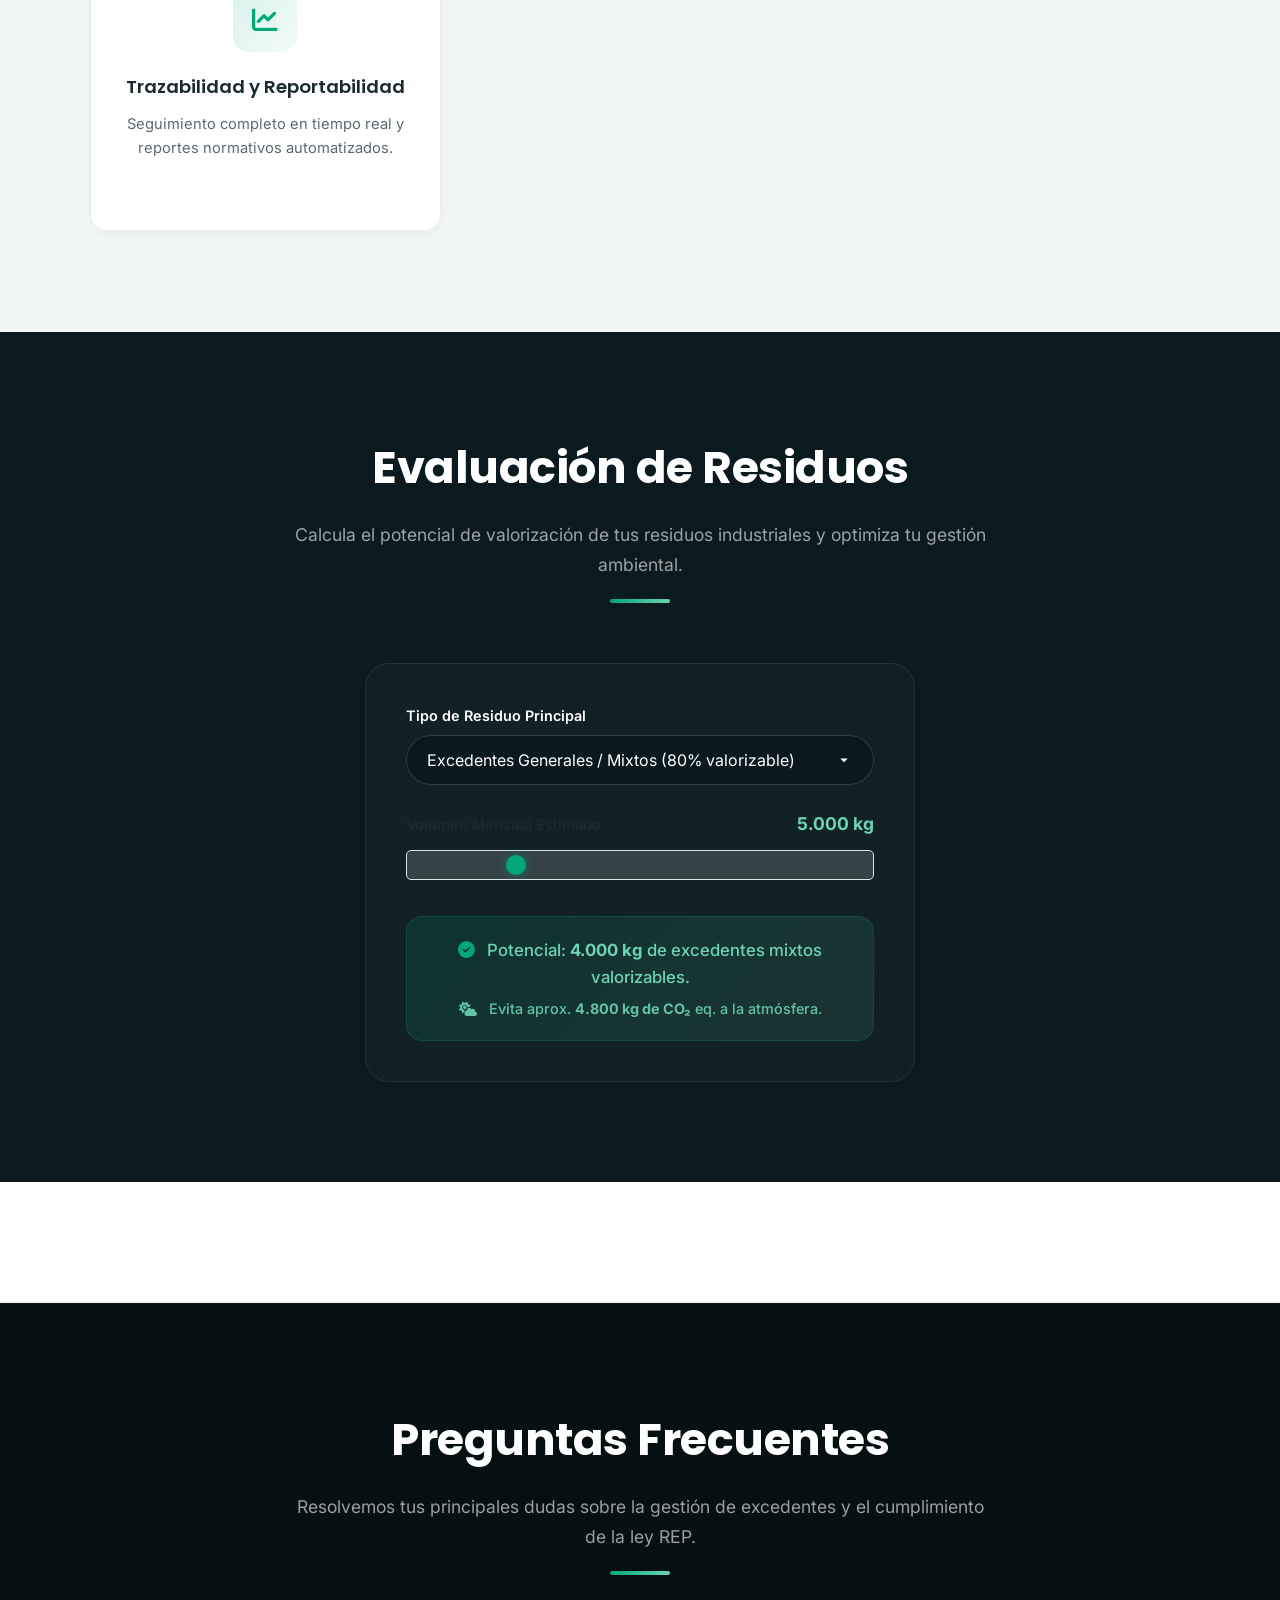
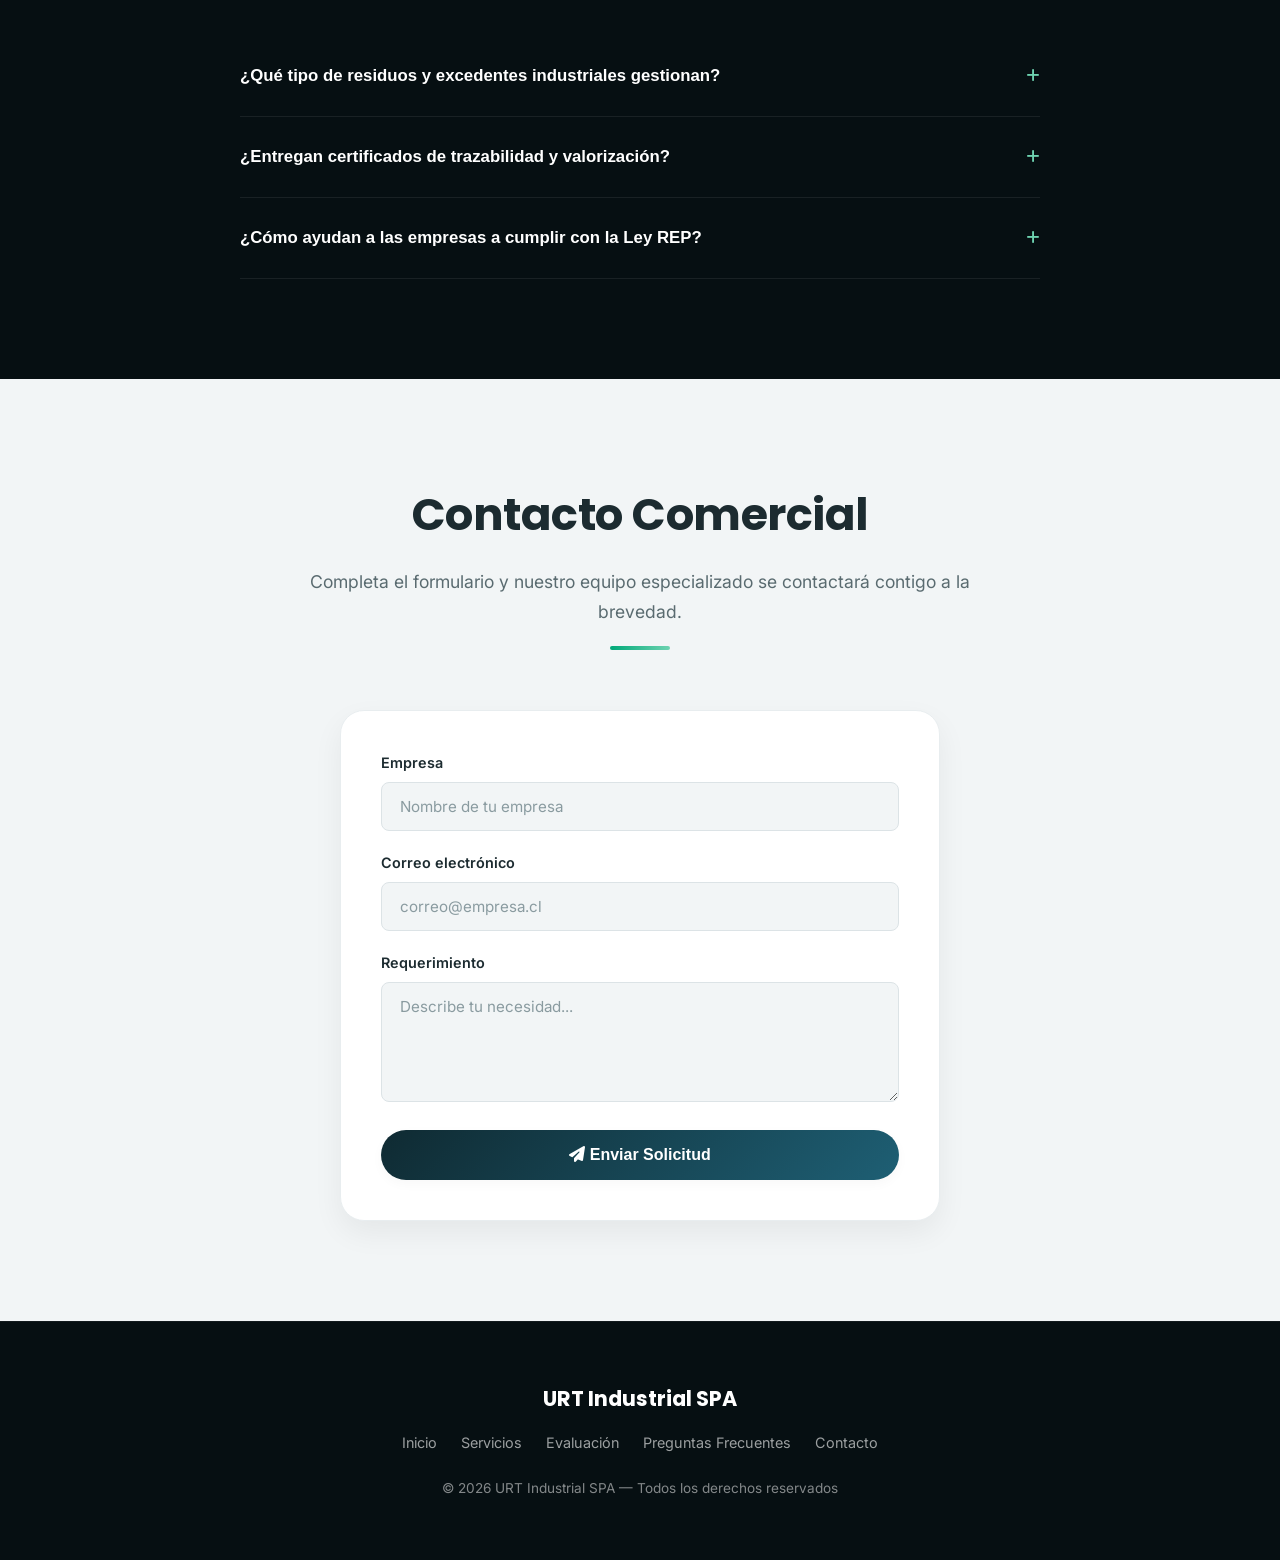
==== commit cd2d712a: "Update index.html" ====
--- a/index.html
+++ b/index.html
@@ -5,16 +5,14 @@
   <meta name="viewport" content="width=device-width, initial-scale=1.0">
   <title>URT Industrial SPA — Gestión Integral de Excedentes</title>
   
-    <!-- Favicon -->
-  <link rel="icon" href="logo.jpeg" sizes="32x32">
-  <link rel="apple-touch-icon" href="logo.jpeg">
-
+  <!-- Favicon -->
+  <link rel="icon" href="logo.jpeg" sizes="35x35">
   <!-- Google Fonts -->
+  <link rel="preconnect" href="https://fonts.googleapis.com">
+  <link rel="preconnect" href="https://fonts.gstatic.com" crossorigin>
   <link href="https://fonts.googleapis.com/css2?family=Poppins:wght@300;400;500;600;700;800&family=Inter:wght@300;400;500;600;700&display=swap" rel="stylesheet">
-
-  <!-- Iconos -->
-  <link rel="stylesheet" href="https://cdnjs.cloudflare.com/ajax/libs/font-awesome/6.5.0/css/all.min.css">
-
+  <!-- Iconos (FontAwesome 6.5.2 estable sin integrity para garantizar carga local y remota) -->
+  <link rel="stylesheet" href="https://cdnjs.cloudflare.com/ajax/libs/font-awesome/6.5.2/css/all.min.css">
   <style>
     :root {
       --primary: #0F2A32;
@@ -32,58 +30,80 @@
       --border: #DCE3E6;
       --border-light: #E8EDEF;
       --glass: rgba(255, 255, 255, 0.08);
-      --shadow-sm: 0 2px 8px rgba(0,0,0,0.04);
-      --shadow-md: 0 8px 30px rgba(0,0,0,0.08);
-      --shadow-lg: 0 20px 60px rgba(0,0,0,0.12);
+      --shadow-sm: 0 4px 12px rgba(0, 0, 0, 0.03);
+      --shadow-md: 0 12px 30px rgba(0, 0, 0, 0.06);
+      --shadow-lg: 0 20px 50px rgba(0, 0, 0, 0.1);
       --shadow-glow: 0 0 40px rgba(0, 168, 120, 0.15);
       --radius-sm: 8px;
       --radius-md: 16px;
       --radius-lg: 24px;
       --radius-xl: 32px;
-      --transition-fast: 0.2s ease;
+      --transition-fast: 0.2s cubic-bezier(0.4, 0, 0.2, 1);
       --transition-normal: 0.35s cubic-bezier(0.4, 0, 0.2, 1);
       --transition-slow: 0.5s cubic-bezier(0.4, 0, 0.2, 1);
     }
-
-    /* ========== RESET ========== */
+    /* ========== RESET & BASE ========== */
     *, *::before, *::after {
       margin: 0;
       padding: 0;
       box-sizing: border-box;
     }
-
     html {
       scroll-behavior: smooth;
       scroll-padding-top: 90px;
     }
-
     body {
       font-family: 'Inter', 'Poppins', sans-serif;
       background: var(--light);
       color: var(--text);
       line-height: 1.6;
       overflow-x: hidden;
-    }
-
+      -webkit-font-smoothing: antialiased;
+      -moz-osx-font-smoothing: grayscale;
+    }
+    /* ========== SCROLLBAR PERSONALIZADA ========== */
+    ::-webkit-scrollbar {
+      width: 10px;
+    }
+    ::-webkit-scrollbar-track {
+      background: var(--dark);
+    }
+    ::-webkit-scrollbar-thumb {
+      background: var(--primary);
+      border: 2px solid var(--dark);
+      border-radius: 5px;
+    }
+    ::-webkit-scrollbar-thumb:hover {
+      background: var(--accent);
+    }
     /* ========== UTILIDADES ========== */
     .container {
       max-width: 1200px;
       margin: 0 auto;
       padding: 0 24px;
     }
-
+    /* Sentinel para Header */
+    #top-sentinel {
+      position: absolute;
+      top: 0;
+      left: 0;
+      width: 1px;
+      height: 1px;
+      pointer-events: none;
+      visibility: hidden;
+    }
+    /* Scroll Reveal con CSS */
     .reveal {
       opacity: 0;
-      transform: translateY(40px);
+      transform: translateY(30px);
       transition: opacity 0.8s cubic-bezier(0.4, 0, 0.2, 1), 
                   transform 0.8s cubic-bezier(0.4, 0, 0.2, 1);
-    }
-
+      will-change: transform, opacity;
+    }
     .reveal.active {
       opacity: 1;
       transform: translateY(0);
     }
-
     /* ========== HEADER ========== */
     header {
       position: fixed;
@@ -94,32 +114,29 @@
       display: flex;
       align-items: center;
       justify-content: space-between;
-      padding: 14px 30px;
-      background: rgba(10, 26, 31, 0.85);
+      padding: 20px 30px;
+      background: rgba(10, 26, 31, 0.75);
       backdrop-filter: blur(20px) saturate(180%);
       -webkit-backdrop-filter: blur(20px) saturate(180%);
-      border-bottom: 1px solid rgba(255,255,255,0.06);
-      transition: all var(--transition-normal);
-    }
-
+      border-bottom: 1px solid rgba(255, 255, 255, 0.06);
+      transition: padding var(--transition-normal), background var(--transition-normal), box-shadow var(--transition-normal);
+    }
     header.scrolled {
-      padding: 10px 30px;
+      padding: 12px 30px;
       background: rgba(10, 26, 31, 0.95);
-      box-shadow: 0 4px 30px rgba(0,0,0,0.15);
-    }
-
+      box-shadow: var(--shadow-md);
+    }
     .logo {
       display: flex;
       align-items: center;
       gap: 12px;
       cursor: pointer;
+      text-decoration: none;
       transition: transform var(--transition-fast);
     }
-
     .logo:hover {
       transform: scale(1.02);
     }
-
     .logo img {
       width: 42px;
       height: 42px;
@@ -127,19 +144,17 @@
       object-fit: cover;
       box-shadow: 0 2px 10px rgba(0,0,0,0.2);
     }
-
     .logo span {
       font-family: 'Poppins', sans-serif;
       font-weight: 700;
       font-size: 1.15rem;
       letter-spacing: 0.5px;
       color: white;
-      background: linear-gradient(135deg, #fff 0%, var(--accent-soft) 100%);
+      background: linear-gradient(135deg, #ffffff 0%, var(--accent-soft) 100%);
       -webkit-background-clip: text;
       -webkit-text-fill-color: transparent;
       background-clip: text;
     }
-
     /* NAV */
     nav {
       display: flex;
@@ -147,19 +162,17 @@
       margin-left: auto;
       align-items: center;
     }
-
     nav a {
       position: relative;
       font-weight: 500;
       font-size: 0.92rem;
-      color: rgba(255,255,255,0.75);
+      color: rgba(255, 255, 255, 0.8);
       text-decoration: none;
       padding: 8px 16px;
       border-radius: var(--radius-sm);
       transition: all var(--transition-fast);
       letter-spacing: 0.3px;
     }
-
     nav a::after {
       content: '';
       position: absolute;
@@ -172,16 +185,13 @@
       transition: width 0.35s cubic-bezier(0.4, 0, 0.2, 1);
       border-radius: 2px;
     }
-
     nav a:hover {
       color: white;
-      background: rgba(255,255,255,0.05);
-    }
-
+      background: rgba(255, 255, 255, 0.05);
+    }
     nav a:hover::after {
       width: 60%;
     }
-
     /* Botón CTA en nav */
     .nav-cta {
       background: linear-gradient(135deg, var(--accent), var(--accent-soft)) !important;
@@ -193,32 +203,29 @@
       box-shadow: 0 4px 15px rgba(0, 168, 120, 0.3);
       transition: all var(--transition-normal) !important;
     }
-
     .nav-cta::after {
       display: none !important;
     }
-
     .nav-cta:hover {
       transform: translateY(-2px);
       box-shadow: 0 8px 25px rgba(0, 168, 120, 0.4);
       background: linear-gradient(135deg, var(--accent-soft), var(--accent)) !important;
     }
-
     /* MENU MOBILE */
     .menu-toggle {
       display: none;
       font-size: 1.4rem;
       cursor: pointer;
       color: white;
+      background: transparent;
+      border: none;
       padding: 8px;
       border-radius: var(--radius-sm);
       transition: background var(--transition-fast);
     }
-
     .menu-toggle:hover {
-      background: rgba(255,255,255,0.1);
-    }
-
+      background: rgba(255, 255, 255, 0.1);
+    }
     /* ========== HERO ========== */
     .hero {
       position: relative;
@@ -229,34 +236,40 @@
       text-align: center;
       color: white;
       overflow: hidden;
-      background: linear-gradient(135deg, rgba(10,26,31,0.92), rgba(15,42,50,0.95)),
-                  url('https://images.unsplash.com/photo-1581091870627-3a5b7f0f7b63?w=1920&q=80');
-      background-size: cover;
-      background-position: center;
-      background-attachment: fixed;
-    }
-
-    /* Partículas decorativas */
-    .hero::before {
-      content: '';
+      background-color: var(--dark);
+    }
+    .hero-video {
       position: absolute;
       top: 0;
       left: 0;
       width: 100%;
       height: 100%;
+      object-fit: cover;
+      z-index: 0;
+      pointer-events: none;
+    }
+    .hero-overlay {
+      position: absolute;
+      inset: 0;
+      background: linear-gradient(135deg, rgba(10, 26, 31, 0.85), rgba(15, 42, 50, 0.9));
+      z-index: 1;
+    }
+    .hero::before {
+      content: '';
+      position: absolute;
+      inset: 0;
       background: 
-        radial-gradient(circle at 20% 80%, rgba(0, 168, 120, 0.08) 0%, transparent 50%),
-        radial-gradient(circle at 80% 20%, rgba(110, 211, 177, 0.06) 0%, transparent 50%);
+        radial-gradient(circle at 20% 80%, rgba(0, 168, 120, 0.12) 0%, transparent 50%),
+        radial-gradient(circle at 80% 20%, rgba(110, 211, 177, 0.08) 0%, transparent 50%);
       pointer-events: none;
-    }
-
+      z-index: 2;
+    }
     .hero-content {
       position: relative;
-      z-index: 2;
+      z-index: 3;
       max-width: 800px;
       padding: 0 24px;
     }
-
     .hero-badge {
       display: inline-flex;
       align-items: center;
@@ -270,13 +283,12 @@
       font-weight: 500;
       margin-bottom: 24px;
       backdrop-filter: blur(10px);
+      -webkit-backdrop-filter: blur(10px);
       animation: fadeUp 0.8s ease-out 0.2s both;
     }
-
     .hero-badge i {
       font-size: 0.75rem;
     }
-
     .hero h2 {
       font-family: 'Poppins', sans-serif;
       font-size: clamp(2rem, 5vw, 3.5rem);
@@ -287,24 +299,21 @@
       animation: slideLeft 1s cubic-bezier(0.4, 0, 0.2, 1) forwards;
       opacity: 0;
     }
-
     .hero h2 .highlight {
       background: linear-gradient(135deg, var(--accent), var(--accent-soft));
       -webkit-background-clip: text;
       -webkit-text-fill-color: transparent;
       background-clip: text;
     }
-
     .hero p {
       font-size: clamp(1rem, 2vw, 1.25rem);
-      color: rgba(255,255,255,0.75);
+      color: rgba(255, 255, 255, 0.75);
       max-width: 600px;
       margin: 0 auto 32px;
       line-height: 1.7;
       animation: slideRight 1s cubic-bezier(0.4, 0, 0.2, 1) 0.3s forwards;
       opacity: 0;
     }
-
     .hero .btn-group {
       display: flex;
       gap: 16px;
@@ -313,56 +322,52 @@
       animation: fadeUp 1s cubic-bezier(0.4, 0, 0.2, 1) 0.6s forwards;
       opacity: 0;
     }
-
     /* Scroll indicator */
     .scroll-indicator {
       position: absolute;
       bottom: 30px;
       left: 50%;
       transform: translateX(-50%);
+      z-index: 3;
       display: flex;
       flex-direction: column;
       align-items: center;
       gap: 8px;
-      color: rgba(255,255,255,0.4);
+      color: rgba(255, 255, 255, 0.45);
       font-size: 0.75rem;
       letter-spacing: 2px;
       text-transform: uppercase;
       animation: bounce 2s infinite;
       cursor: pointer;
+      background: transparent;
+      border: none;
+      outline: none;
       transition: color var(--transition-fast);
     }
-
     .scroll-indicator:hover {
       color: var(--accent-soft);
     }
-
     .scroll-indicator i {
       font-size: 1.2rem;
     }
-
     @keyframes bounce {
       0%, 20%, 50%, 80%, 100% { transform: translateX(-50%) translateY(0); }
-      40% { transform: translateX(-50%) translateY(-10px); }
-      60% { transform: translateX(-50%) translateY(-5px); }
-    }
-
+      40% { transform: translateX(-50%) translateY(-8px); }
+      60% { transform: translateX(-50%) translateY(-4px); }
+    }
     /* ========== KEYFRAMES ========== */
     @keyframes slideLeft {
-      from { opacity: 0; transform: translateX(-80px); }
+      from { opacity: 0; transform: translateX(-40px); }
       to { opacity: 1; transform: translateX(0); }
     }
-
     @keyframes slideRight {
-      from { opacity: 0; transform: translateX(80px); }
+      from { opacity: 0; transform: translateX(40px); }
       to { opacity: 1; transform: translateX(0); }
     }
-
     @keyframes fadeUp {
-      from { opacity: 0; transform: translateY(30px); }
+      from { opacity: 0; transform: translateY(20px); }
       to { opacity: 1; transform: translateY(0); }
     }
-
     /* ========== BOTONES ========== */
     .btn {
       display: inline-flex;
@@ -379,13 +384,11 @@
       position: relative;
       overflow: hidden;
     }
-
     .btn-primary {
       background: linear-gradient(135deg, var(--accent), var(--accent-soft));
       color: white;
-      box-shadow: 0 4px 20px rgba(0, 168, 120, 0.35);
-    }
-
+      box-shadow: 0 4px 20px rgba(0, 168, 120, 0.3);
+    }
     .btn-primary::before {
       content: '';
       position: absolute;
@@ -393,64 +396,39 @@
       left: -100%;
       width: 100%;
       height: 100%;
-      background: linear-gradient(90deg, transparent, rgba(255,255,255,0.2), transparent);
-      transition: left 0.5s;
-    }
-
+      background: linear-gradient(90deg, transparent, rgba(255, 255, 255, 0.25), transparent);
+      transition: left 0.6s ease;
+    }
     .btn-primary:hover::before {
       left: 100%;
     }
-
     .btn-primary:hover {
       transform: translateY(-3px);
       box-shadow: 0 8px 30px rgba(0, 168, 120, 0.45);
     }
-
     .btn-outline {
       background: transparent;
       color: white;
-      border: 2px solid rgba(255,255,255,0.25);
+      border: 2px solid rgba(255, 255, 255, 0.25);
       backdrop-filter: blur(10px);
-    }
-
+      -webkit-backdrop-filter: blur(10px);
+    }
     .btn-outline:hover {
       border-color: var(--accent-soft);
       color: var(--accent-soft);
       transform: translateY(-3px);
       background: rgba(0, 168, 120, 0.08);
     }
-
-    button {
-      border-radius: 50px;
-      padding: 12px 28px;
-      border: none;
-      cursor: pointer;
-      background: linear-gradient(135deg, var(--primary), var(--secondary));
-      color: white;
-      font-weight: 600;
-      font-size: 0.95rem;
-      transition: all var(--transition-normal);
-      box-shadow: var(--shadow-sm);
-    }
-
-    button:hover {
-      background: linear-gradient(135deg, var(--accent), var(--accent-soft));
-      transform: translateY(-2px);
-      box-shadow: 0 6px 20px rgba(0, 168, 120, 0.3);
-    }
-
     /* ========== SECCIONES ========== */
     .section {
       padding: 100px 20px;
       text-align: center;
       position: relative;
     }
-
     .section-header {
       max-width: 700px;
       margin: 0 auto 60px;
     }
-
     .section-header h2 {
       font-family: 'Poppins', sans-serif;
       font-size: clamp(1.8rem, 4vw, 2.8rem);
@@ -459,13 +437,11 @@
       color: var(--text);
       letter-spacing: -0.5px;
     }
-
     .section-header p {
       color: var(--text-light);
       font-size: 1.1rem;
       line-height: 1.7;
     }
-
     .section-header .line {
       width: 60px;
       height: 4px;
@@ -473,20 +449,16 @@
       border-radius: 2px;
       margin: 20px auto 0;
     }
-
     .dark {
       background: var(--dark);
       color: white;
     }
-
     .dark .section-header h2 {
       color: white;
     }
-
     .dark .section-header p {
-      color: rgba(255,255,255,0.6);
-    }
-
+      color: rgba(255, 255, 255, 0.6);
+    }
     /* ========== CARDS ========== */
     .cards {
       display: grid;
@@ -497,7 +469,6 @@
       margin-left: auto;
       margin-right: auto;
     }
-
     .card {
       cursor: pointer;
       background: var(--lighter);
@@ -508,10 +479,12 @@
       transition: all var(--transition-normal);
       position: relative;
       overflow: hidden;
-      opacity: 0;
-      transform: translateY(30px);
-    }
-
+      display: flex;
+      flex-direction: column;
+      align-items: center;
+      text-align: center;
+      text-decoration: none;
+    }
     .card::before {
       content: '';
       position: absolute;
@@ -524,49 +497,37 @@
       transform-origin: left;
       transition: transform var(--transition-normal);
     }
-
     .card:hover::before {
       transform: scaleX(1);
     }
-
     .card:hover {
       transform: translateY(-8px);
       box-shadow: var(--shadow-lg);
       border-color: var(--accent-soft);
     }
-
-    .card.active {
-      opacity: 1;
-      transform: translateY(0);
-    }
-
     .card-icon {
       width: 64px;
       height: 64px;
       border-radius: var(--radius-md);
-      background: linear-gradient(135deg, var(--accent-glow), rgba(0,168,120,0.05));
+      background: linear-gradient(135deg, var(--accent-glow), rgba(0, 168, 120, 0.05));
       display: flex;
       align-items: center;
       justify-content: center;
-      margin: 0 auto 20px;
+      margin-bottom: 20px;
       transition: all var(--transition-normal);
     }
-
     .card:hover .card-icon {
       background: linear-gradient(135deg, var(--accent), var(--accent-soft));
       transform: scale(1.1) rotate(-5deg);
     }
-
     .card-icon i {
       font-size: 1.6rem;
       color: var(--accent);
       transition: color var(--transition-normal);
     }
-
     .card:hover .card-icon i {
       color: white;
     }
-
     .card h3 {
       font-family: 'Poppins', sans-serif;
       font-size: 1.15rem;
@@ -574,13 +535,12 @@
       margin-bottom: 12px;
       color: var(--text);
     }
-
     .card p {
       color: var(--text-light);
       font-size: 0.92rem;
       line-height: 1.6;
-    }
-
+      flex-grow: 1;
+    }
     .card-arrow {
       margin-top: 16px;
       color: var(--accent);
@@ -593,57 +553,143 @@
       transform: translateX(-10px);
       transition: all var(--transition-normal);
     }
-
     .card:hover .card-arrow {
       opacity: 1;
       transform: translateX(0);
     }
-
+    /* ========== SECCIÓN CLIENTES (Social Proof) ========== */
+    .client-logos {
+      padding: 60px 20px;
+      background: var(--lighter);
+      border-bottom: 1px solid var(--border-light);
+    }
+    .logos-title {
+      font-size: 0.85rem;
+      text-transform: uppercase;
+      letter-spacing: 2px;
+      color: var(--text-muted);
+      margin-bottom: 35px;
+      font-weight: 700;
+      text-align: center;
+    }
+    .logos-grid {
+      display: flex;
+      justify-content: center;
+      align-items: center;
+      gap: 45px;
+      flex-wrap: wrap;
+    }
+    .logo-item {
+      display: flex;
+      align-items: center;
+      gap: 10px;
+      font-family: 'Poppins', sans-serif;
+      font-weight: 700;
+      color: var(--text-light);
+      font-size: 1.1rem;
+      opacity: 0.65;
+      transition: all var(--transition-normal);
+    }
+    .logo-item img {
+      height: 45px;
+      max-width: 160px;
+      object-fit: contain;
+      filter: grayscale(100%);
+      opacity: 0.75;
+      transition: all var(--transition-normal);
+    }
+    .logo-item:hover img {
+      filter: grayscale(0%);
+      opacity: 1;
+      transform: scale(1.05);
+    }
+    .logo-item i {
+      font-size: 1.4rem;
+      color: var(--text-muted);
+      transition: color var(--transition-normal);
+    }
+    .logo-item:hover {
+      color: var(--primary);
+      transform: translateY(-3px);
+      opacity: 1;
+    }
+    .logo-item:hover i {
+      color: var(--accent);
+    }
     /* ========== CALCULADORA ========== */
     .calculator-box {
-      max-width: 500px;
+      max-width: 550px;
       margin: 0 auto;
-      background: rgba(255,255,255,0.03);
-      border: 1px solid rgba(255,255,255,0.08);
+      background: rgba(255, 255, 255, 0.03);
+      border: 1px solid rgba(255, 255, 255, 0.08);
       border-radius: var(--radius-lg);
       padding: 40px;
       backdrop-filter: blur(10px);
-    }
-
-    .calculator-box .input-group {
-      display: flex;
-      gap: 12px;
-      margin-bottom: 20px;
-      flex-wrap: wrap;
-      justify-content: center;
-    }
-
-    .calculator-box input {
-      flex: 1;
-      min-width: 200px;
+      -webkit-backdrop-filter: blur(10px);
+    }
+    .calculator-box select {
+      width: 100%;
       padding: 14px 20px;
       border-radius: 50px;
-      border: 1px solid rgba(255,255,255,0.15);
-      background: rgba(255,255,255,0.05);
+      border: 1px solid rgba(255, 255, 255, 0.15);
+      background: rgba(10, 26, 31, 0.95);
       color: white;
       font-size: 1rem;
       outline: none;
+      cursor: pointer;
+      font-family: inherit;
       transition: all var(--transition-fast);
-    }
-
-    .calculator-box input::placeholder {
-      color: rgba(255,255,255,0.4);
-    }
-
-    .calculator-box input:focus {
+      appearance: none;
+      -webkit-appearance: none;
+      background-image: url("data:image/svg+xml;charset=utf-8,%3Csvg xmlns='http://www.w3.org/2000/svg' viewBox='0 0 24 24' fill='white'%3E%3Cpath d='M7 10l5 5 5-5H7z'/%3E%3C/svg%3E");
+      background-repeat: no-repeat;
+      background-position: right 20px center;
+      background-size: 18px;
+    }
+    .calculator-box select:focus {
       border-color: var(--accent);
       box-shadow: 0 0 0 3px rgba(0, 168, 120, 0.15);
-      background: rgba(255,255,255,0.08);
-    }
-
+    }
+    .calculator-box input[type="range"] {
+      -webkit-appearance: none;
+      appearance: none;
+      width: 100%;
+      height: 6px;
+      border-radius: 5px;
+      background: rgba(255, 255, 255, 0.15);
+      outline: none;
+      margin: 12px 0;
+    }
+    .calculator-box input[type="range"]::-webkit-slider-thumb {
+      -webkit-appearance: none;
+      appearance: none;
+      width: 20px;
+      height: 20px;
+      border-radius: 50%;
+      background: var(--accent);
+      cursor: pointer;
+      box-shadow: 0 0 10px rgba(0, 168, 120, 0.5);
+      transition: transform 0.1s ease;
+    }
+    .calculator-box input[type="range"]::-webkit-slider-thumb:hover {
+      transform: scale(1.25);
+    }
+    .calculator-box input[type="range"]::-moz-range-thumb {
+      width: 20px;
+      height: 20px;
+      border: none;
+      border-radius: 50%;
+      background: var(--accent);
+      cursor: pointer;
+      box-shadow: 0 0 10px rgba(0, 168, 120, 0.5);
+      transition: transform 0.1s ease;
+    }
+    .calculator-box input[type="range"]::-moz-range-thumb:hover {
+      transform: scale(1.25);
+    }
     #resultado {
-      margin-top: 20px;
-      padding: 16px 24px;
+      margin-top: 24px;
+      padding: 20px 24px;
       border-radius: var(--radius-md);
       background: linear-gradient(135deg, rgba(0,168,120,0.15), rgba(110,211,177,0.1));
       border: 1px solid rgba(0,168,120,0.2);
@@ -651,21 +697,77 @@
       font-weight: 500;
       min-height: 56px;
       display: flex;
+      flex-direction: column;
       align-items: center;
       justify-content: center;
       transition: all var(--transition-normal);
-    }
-
-    #resultado:empty {
       opacity: 0;
-    }
-
+      transform: translateY(10px);
+    }
+    #resultado.show {
+      opacity: 1;
+      transform: translateY(0);
+    }
+    /* ========== PREGUNTAS FRECUENTES (FAQs) ========== */
+    .faq-container {
+      max-width: 800px;
+      margin: 0 auto;
+      text-align: left;
+    }
+    .faq-item {
+      border-bottom: 1px solid rgba(255,255,255,0.08);
+      padding: 12px 0;
+    }
+    .faq-question {
+      width: 100%;
+      background: transparent !important;
+      border: none;
+      color: white;
+      font-size: 1.05rem;
+      font-weight: 600;
+      text-align: left;
+      display: flex;
+      justify-content: space-between;
+      align-items: center;
+      cursor: pointer;
+      padding: 18px 0;
+      box-shadow: none !important;
+      border-radius: 0;
+      transition: color var(--transition-fast);
+    }
+    .faq-question:hover {
+      color: var(--accent-soft);
+      transform: none;
+      box-shadow: none;
+    }
+    .faq-question i {
+      font-size: 0.95rem;
+      transition: transform var(--transition-normal);
+      color: var(--accent-soft);
+    }
+    .faq-answer {
+      max-height: 0;
+      overflow: hidden;
+      transition: max-height var(--transition-normal) ease-out;
+    }
+    .faq-answer p {
+      padding: 0 0 18px 0;
+      color: rgba(255, 255, 255, 0.7);
+      font-size: 0.95rem;
+      line-height: 1.7;
+    }
+    .faq-item.active .faq-answer {
+      max-height: 250px;
+    }
+    .faq-item.active .faq-question i {
+      transform: rotate(45deg);
+      color: var(--accent);
+    }
     /* ========== FORMULARIO ========== */
     .contact-wrapper {
       max-width: 600px;
       margin: 0 auto;
     }
-
     .contact-form {
       background: var(--lighter);
       border-radius: var(--radius-lg);
@@ -673,20 +775,17 @@
       box-shadow: var(--shadow-md);
       border: 1px solid var(--border-light);
     }
-
     .form-group {
       margin-bottom: 20px;
       text-align: left;
     }
-
     .form-group label {
       display: block;
       margin-bottom: 8px;
-      font-weight: 500;
+      font-weight: 600;
       font-size: 0.9rem;
       color: var(--text);
     }
-
     .form-group input,
     .form-group textarea {
       width: 100%;
@@ -700,70 +799,72 @@
       outline: none;
       transition: all var(--transition-fast);
     }
-
     .form-group input:focus,
     .form-group textarea:focus {
       border-color: var(--accent);
       box-shadow: 0 0 0 3px var(--accent-glow);
       background: white;
     }
-
     .form-group textarea {
       min-height: 120px;
       resize: vertical;
     }
-
     .form-group input::placeholder,
     .form-group textarea::placeholder {
       color: var(--text-muted);
     }
-
     .form-submit {
       width: 100%;
       padding: 16px;
       font-size: 1rem;
-    }
-
+      border-radius: 50px;
+      border: none;
+      cursor: pointer;
+      background: linear-gradient(135deg, var(--primary), var(--secondary));
+      color: white;
+      font-weight: 600;
+      transition: all var(--transition-normal);
+      box-shadow: var(--shadow-sm);
+    }
+    .form-submit:hover {
+      background: linear-gradient(135deg, var(--accent), var(--accent-soft));
+      transform: translateY(-2px);
+      box-shadow: 0 6px 20px rgba(0, 168, 120, 0.3);
+    }
     /* ========== FOOTER ========== */
     footer {
       background: var(--darker);
-      color: rgba(255,255,255,0.5);
+      color: rgba(255, 255, 255, 0.5);
       text-align: center;
-      padding: 40px 20px;
-      border-top: 1px solid rgba(255,255,255,0.05);
-    }
-
+      padding: 60px 20px;
+      border-top: 1px solid rgba(255, 255, 255, 0.05);
+    }
     footer .footer-logo {
       font-family: 'Poppins', sans-serif;
       font-weight: 700;
-      font-size: 1.2rem;
+      font-size: 1.3rem;
       color: white;
-      margin-bottom: 12px;
-    }
-
+      margin-bottom: 16px;
+    }
     footer .footer-links {
       display: flex;
       justify-content: center;
       gap: 24px;
-      margin-bottom: 20px;
+      margin-bottom: 24px;
       flex-wrap: wrap;
     }
-
     footer .footer-links a {
-      color: rgba(255,255,255,0.5);
+      color: rgba(255, 255, 255, 0.6);
       text-decoration: none;
       font-size: 0.9rem;
       transition: color var(--transition-fast);
     }
-
     footer .footer-links a:hover {
       color: var(--accent-soft);
     }
-
     footer p {
       font-size: 0.85rem;
     }
-
     /* ========== REDES FLOTANTES ========== */
     .social-floating {
       position: fixed;
@@ -775,7 +876,6 @@
       gap: 14px;
       z-index: 999;
     }
-
     .social-floating a {
       position: relative;
       width: 48px;
@@ -785,48 +885,41 @@
       justify-content: center;
       border-radius: 50%;
       text-decoration: none;
-      font-size: 1.1rem;
+      font-size: 1.2rem; /* Tamaño de icono ligeramente mayor */
       background: var(--primary);
       color: white;
       border: none;
-      box-shadow: 0 6px 20px rgba(0,0,0,0.25);
+      box-shadow: 0 6px 20px rgba(0, 0, 0, 0.2);
       transition: all var(--transition-normal);
-      overflow: hidden;
       opacity: 0;
       transform: translateX(40px);
-      animation: slideIn 0.6s forwards;
-    }
-
-    .social-floating a:nth-child(1){ animation-delay: 0.3s; }
-    .social-floating a:nth-child(2){ animation-delay: 0.5s; }
-    .social-floating a:nth-child(3){ animation-delay: 0.7s; }
-
+      animation: slideIn 0.6s forwards cubic-bezier(0.4, 0, 0.2, 1);
+    }
+    .social-floating a:nth-child(1) { animation-delay: 0.3s; }
+    .social-floating a:nth-child(2) { animation-delay: 0.5s; }
+    .social-floating a:nth-child(3) { animation-delay: 0.7s; }
     @keyframes slideIn {
       to { opacity: 1; transform: translateX(0); }
     }
-
     .social-floating a:hover {
       transform: translateX(-8px) scale(1.12);
-      box-shadow: 0 10px 30px rgba(0,0,0,0.35);
-    }
-
+      box-shadow: 0 10px 30px rgba(0, 0, 0, 0.3);
+      color: white;
+    }
     .social-floating a:nth-child(1):hover { background: #0077b5; }
     .social-floating a:nth-child(2):hover { background: #25D366; }
     .social-floating a:nth-child(3):hover { background: radial-gradient(circle at 30% 30%, #feda75, #d62976, #962fbf); }
-
     .social-floating a i {
       transition: transform var(--transition-fast);
     }
-
     .social-floating a:hover i {
-      transform: rotate(10deg) scale(1.15);
-    }
-
+      transform: rotate(10deg) scale(1.1);
+    }
     .social-floating a::after {
       content: attr(data-name);
       position: absolute;
       right: 60px;
-      background: rgba(0,0,0,0.85);
+      background: rgba(10, 26, 31, 0.95);
       color: white;
       padding: 6px 14px;
       border-radius: 8px;
@@ -838,141 +931,117 @@
       white-space: nowrap;
       pointer-events: none;
       backdrop-filter: blur(10px);
-    }
-
+      -webkit-backdrop-filter: blur(10px);
+      box-shadow: var(--shadow-sm);
+    }
     .social-floating a:hover::after {
       opacity: 1;
       transform: translateX(0);
     }
-
     /* ========== RESPONSIVE ========== */
     @media (max-width: 768px) {
       header {
+        padding: 16px 20px;
+      }
+      header.scrolled {
         padding: 12px 20px;
       }
-
-      header.scrolled {
-        padding: 10px 20px;
-      }
-
       nav {
         position: absolute;
         top: 70px;
         right: 0;
         background: rgba(10, 26, 31, 0.98);
         backdrop-filter: blur(20px);
+        -webkit-backdrop-filter: blur(20px);
         flex-direction: column;
         width: 260px;
         padding: 24px;
         gap: 4px;
-        transform: translateX(100%);
+        transform: translateX(105%);
         transition: transform var(--transition-normal);
         border-radius: 0 0 0 var(--radius-md);
-        border-left: 1px solid rgba(255,255,255,0.05);
-        border-bottom: 1px solid rgba(255,255,255,0.05);
-      }
-
+        border-left: 1px solid rgba(255, 255, 255, 0.05);
+        border-bottom: 1px solid rgba(255, 255, 255, 0.05);
+        box-shadow: var(--shadow-lg);
+      }
       nav.active {
         transform: translateX(0);
       }
-
       nav a {
         padding: 12px 16px;
         border-radius: var(--radius-sm);
         width: 100%;
         text-align: left;
       }
-
+      nav a::after {
+        display: none;
+      }
       nav a:hover {
-        background: rgba(255,255,255,0.08);
-      }
-
+        background: rgba(255, 255, 255, 0.08);
+      }
       .nav-cta {
         margin-left: 0;
         margin-top: 8px;
         text-align: center !important;
       }
-
       .menu-toggle {
         display: flex;
         align-items: center;
         justify-content: center;
       }
-
-      .hero {
-        background-attachment: scroll;
-      }
-
       .hero .btn-group {
         flex-direction: column;
         align-items: center;
-      }
-
+        width: 100%;
+      }
       .btn {
         width: 100%;
         max-width: 280px;
         justify-content: center;
       }
-
       .section {
         padding: 70px 16px;
       }
-
       .cards {
         grid-template-columns: 1fr;
         gap: 16px;
       }
-
-      .card {
-        padding: 24px 20px;
-      }
-
+      .logos-grid {
+        gap: 30px;
+      }
+      .logo-item {
+        font-size: 1rem;
+      }
       .calculator-box {
         padding: 28px 20px;
       }
-
-      .calculator-box .input-group {
-        flex-direction: column;
-      }
-
-      .calculator-box input {
-        width: 100%;
-      }
-
       .contact-form {
         padding: 28px 20px;
       }
-
       .social-floating {
         right: 10px;
         gap: 10px;
       }
-
       .social-floating a {
         width: 40px;
         height: 40px;
         font-size: 1rem;
       }
-
       .social-floating a::after {
         display: none;
       }
     }
-
     @media (max-width: 480px) {
       .hero h2 {
         font-size: 1.8rem;
       }
-
       .section-header h2 {
         font-size: 1.6rem;
       }
-
       .logo span {
         font-size: 1rem;
       }
     }
-
     /* ========== LOADING OVERLAY ========== */
     .loading-overlay {
       position: fixed;
@@ -987,13 +1056,11 @@
       justify-content: center;
       transition: opacity 0.6s ease, visibility 0.6s ease;
     }
-
     .loading-overlay.hidden {
       opacity: 0;
       visibility: hidden;
       pointer-events: none;
     }
-
     .loader {
       width: 48px;
       height: 48px;
@@ -1002,20 +1069,19 @@
       border-radius: 50%;
       animation: spin 0.8s linear infinite;
     }
-
     @keyframes spin {
       to { transform: rotate(360deg); }
     }
   </style>
-<base target="_blank">
+  <base target="_blank">
 </head>
 <body>
-
+<!-- Sentinel para detectar el scroll en Header sin ralentizar el scroll -->
+<div id="top-sentinel"></div>
 <!-- Loading Overlay -->
 <div class="loading-overlay" id="loader">
-  <div class="loader"></div>
+  <div class="loader" aria-label="Cargando"></div>
 </div>
-
 <!-- Redes Sociales Flotantes -->
 <div class="social-floating">
   <a href="#" target="_blank" data-name="LinkedIn" aria-label="LinkedIn">
@@ -1024,296 +1090,490 @@
   <a href="https://wa.me/56974826812?text=Hola,%20necesito%20asesoría" target="_blank" data-name="WhatsApp" aria-label="WhatsApp">
     <i class="fab fa-whatsapp"></i>
   </a>
-  <a href="#" target="_blank" data-name="Instagram" aria-label="Instagram">
+  <a href="https://www.instagram.com/urt.industrial?igsh=MWsxMmU5eGtsaXpnZw==" target="_blank" data-name="Instagram" aria-label="Instagram">
     <i class="fab fa-instagram"></i>
   </a>
 </div>
-
 <!-- Header -->
 <header id="header">
-  <a href="#inicio" class="logo">
-    <img src="logo.jpeg" alt="URT Industrial">
+  <a href="#inicio" class="logo" target="_self">
+    <img src="logo.jpeg" alt="Logotipo de URT Industrial">
     <span>URT Industrial SPA</span>
   </a>
-
   <nav id="nav">
-    <a href="#inicio">Inicio</a>
-    <a href="#info">Servicios</a>
-    <a href="#calculadora">Evaluación</a>
-    <a href="#contacto" class="nav-cta">Contacto</a>
+    <a href="#inicio" target="_self">Inicio</a>
+    <a href="#info" target="_self">Servicios</a>
+    <a href="#calculadora" target="_self">Evaluación</a>
+    <a href="#faqs" target="_self">Preguntas Frecuentes</a>
+    <a href="#contacto" class="nav-cta" target="_self">Contacto</a>
   </nav>
-
-  <div class="menu-toggle" id="menu-toggle" aria-label="Menú">
+  <button class="menu-toggle" id="menu-toggle" aria-label="Abrir menú de navegación" aria-expanded="false" aria-controls="nav">
     <i class="fas fa-bars"></i>
-  </div>
+  </button>
 </header>
-
-<!-- Hero -->
-<section id="inicio" class="hero">
-  <div class="hero-content">
-    <div class="hero-badge">
-      <i class="fas fa-leaf"></i>
-      <span>Soluciones Sustentables</span>
-    </div>
-    <h2>
-      Gestión Integral de<br>
-      <span class="highlight">Excedentes Industriales</span>
-    </h2>
-    <p>Soluciones especializadas para el tratamiento, valorización y trazabilidad completa de residuos industriales. Cumplimiento normativo garantizado.</p>
-    <div class="btn-group">
-      <a href="#contacto" class="btn btn-primary">
-        <i class="fas fa-paper-plane"></i>
-        Solicitar Asesoría
-      </a>
-      <a href="#info" class="btn btn-outline">
-        <i class="fas fa-arrow-down"></i>
-        Conocer Servicios
-      </a>
-    </div>
-  </div>
-  <div class="scroll-indicator" onclick="document.getElementById('info').scrollIntoView({behavior:'smooth'})">
-    <span>Scroll</span>
-    <i class="fas fa-chevron-down"></i>
-  </div>
-</section>
-
-<!-- Servicios -->
-<section id="info" class="section">
-  <div class="container">
-    <div class="section-header reveal">
-      <h2>Nuestros Servicios</h2>
-      <p>Ofrecemos soluciones integrales para la gestión responsable de residuos industriales, asegurando cumplimiento normativo y sostenibilidad.</p>
-      <div class="line"></div>
-    </div>
-
-    <div class="cards">
-      <div class="card reveal" onclick="location.href='servicio-residuos.html'">
-        <div class="card-icon">
-          <i class="fas fa-industry"></i>
-        </div>
-        <h3>Gestión Integral de Residuos</h3>
-        <p>Recolección, transporte y disposición certificada de residuos industriales con total trazabilidad.</p>
-        <span class="card-arrow">Ver más <i class="fas fa-arrow-right"></i></span>
+<main id="contenido-principal">
+  <!-- Hero -->
+  <section id="inicio" class="hero">
+    <!-- Video de fondo -->
+    <video class="hero-video" autoplay muted loop playsinline preload="auto">
+      <source src="IMG_1302.MP4" type="video/mp4">
+    </video>
+    <!-- Capa oscura -->
+    <div class="hero-overlay"></div>
+    <div class="hero-content">
+      <div class="hero-badge">
+        <i class="fas fa-leaf"></i>
+        <span>Soluciones Sustentables</span>
       </div>
-
-      <div class="card reveal" onclick="location.href='servicio-normativa.html'">
-        <div class="card-icon">
-          <i class="fas fa-file-contract"></i>
-        </div>
-        <h3>Asesoría Normativa Ambiental</h3>
-        <p>Cumplimiento legal, auditorías ambientales y gestión de permisos sectoriales.</p>
-        <span class="card-arrow">Ver más <i class="fas fa-arrow-right"></i></span>
-      </div>
-
-      <div class="card reveal" onclick="location.href='servicio-valorizacion.html'">
-        <div class="card-icon">
-          <i class="fas fa-recycle"></i>
-        </div>
-        <h3>Valorización de Residuos</h3>
-        <p>Transformación de residuos en recursos útiles mediante procesos innovadores y sostenibles.</p>
-        <span class="card-arrow">Ver más <i class="fas fa-arrow-right"></i></span>
-      </div>
-
-      <div class="card reveal" onclick="location.href='servicio-trazabilidad.html'">
-        <div class="card-icon">
-          <i class="fas fa-chart-line"></i>
-        </div>
-        <h3>Trazabilidad y Reportabilidad</h3>
-        <p>Seguimiento completo en tiempo real y reportes normativos automatizados.</p>
-        <span class="card-arrow">Ver más <i class="fas fa-arrow-right"></i></span>
+      <h2>
+        Gestión Integral de<br>
+        <span class="highlight">Excedentes Industriales</span>
+      </h2>
+      <p>
+        Soluciones especializadas para el tratamiento,
+        valorización y trazabilidad completa de residuos
+        industriales. Cumplimiento normativo garantizado.
+      </p>
+      <div class="btn-group">
+        <a href="#contacto" class="btn btn-primary" target="_self">
+          <i class="fas fa-paper-plane"></i>
+          Solicitar Asesoría
+        </a>
+        <a href="#info" class="btn btn-outline" target="_self">
+          <i class="fas fa-arrow-down"></i>
+          Conocer Servicios
+        </a>
       </div>
     </div>
-  </div>
-</section>
+    <button class="scroll-indicator" aria-label="Desplazarse a la sección de servicios" onclick="document.getElementById('info').scrollIntoView({behavior:'smooth'})">
+      <span>Scroll</span>
+      <i class="fas fa-chevron-down"></i>
+    </button>
+  </section>
+  <!-- Servicios -->
+  <section id="info" class="section">
+    <div class="container">
+      <div class="section-header reveal">
+        <h2>Nuestros Servicios</h2>
+        <p>Ofrecemos soluciones integrales para la gestión responsable de residuos industriales, asegurando cumplimiento normativo y sostenibilidad.</p>
+        <div class="line"></div>
+      </div>
+      <div class="cards">
+        <a href="servicio-residuos.html" class="card reveal">
+          <div class="card-icon">
+            <i class="fas fa-industry"></i>
+          </div>
+          <h3>Gestión Integral de Residuos</h3>
+          <p>Recolección, transporte y disposición certificada de residuos industriales con total trazabilidad.</p>
+          <span class="card-arrow">Ver más <i class="fas fa-arrow-right"></i></span>
+        </a>
+        <a href="servicio-normativa.html" class="card reveal">
+          <div class="card-icon">
+            <i class="fas fa-file-contract"></i>
+          </div>
+          <h3>Asesoría Normativa Ambiental</h3>
+          <p>Cumplimiento legal, auditorías ambientales y gestión de permisos sectoriales.</p>
+          <span class="card-arrow">Ver más <i class="fas fa-arrow-right"></i></span>
+        </a>
+        <a href="servicio-valorizacion.html" class="card reveal">
+          <div class="card-icon">
+            <i class="fas fa-recycle"></i>
+          </div>
+          <h3>Valorización de Residuos</h3>
+          <p>Transformación de residuos en recursos útiles mediante procesos innovadores y sostenibles.</p>
+          <span class="card-arrow">Ver más <i class="fas fa-arrow-right"></i></span>
+        </a>
+        <a href="servicio-trazabilidad.html" class="card reveal">
+          <div class="card-icon">
+            <i class="fas fa-chart-line"></i>
+          </div>
+          <h3>Trazabilidad y Reportabilidad</h3>
+          <p>Seguimiento completo en tiempo real y reportes normativos automatizados.</p>
+          <span class="card-arrow">Ver más <i class="fas fa-arrow-right"></i></span>
+        </a>
+      </div>
+    </div>
+  </section>
+  <!-- Sección de Aliados / Confianza comercial (Social Proof) -->
+  <!--
+  <section class="section client-logos reveal">
+    <div class="container">
+      
+      <p class="logos-title">Empresas que confían en nuestra gestión</p>
+      <div class="logos-grid">
+        <div class="logo-item" style="opacity: 1;">
+          <img src="https://extruder.cl/wp-content/uploads/2024/03/cropped-extruder.png" alt="Logo Extruder">
+        </div>
+        <div class="logo-item"><i class="fas fa-industry"></i> <span>Aceros del Sur</span></div>
+        <div class="logo-item"><i class="fas fa-recycle"></i> <span>EcoForestal</span></div>
+        <div class="logo-item"><i class="fas fa-oil-can"></i> <span>PetroQuim</span></div>
+        <div class="logo-item"><i class="fas fa-ship"></i> <span>Naviera Austral</span></div>
+        <div class="logo-item"><i class="fas fa-warehouse"></i> <span>LogiTrans</span></div>
+      </div>
+    </div>
+  </section>
+  -->
+     
+  
+  <!-- Calculadora Interactiva de Residuos -->
+  <section id="calculadora" class="section dark">
+    <div class="container">
+      <div class="section-header reveal">
+        <h2>Evaluación de Residuos</h2>
+        <p>Calcula el potencial de valorización de tus residuos industriales y optimiza tu gestión ambiental.</p>
+        <div class="line"></div>
+      </div>
+      <div class="calculator-box reveal">
+        <div class="form-group">
+          <label for="tipo-residuo" style="color: white; font-weight: 600;">Tipo de Residuo Principal</label>
+          <select id="tipo-residuo" onchange="calcular()">
+            <option value="general">Excedentes Generales / Mixtos (80% valorizable)</option>
+            <option value="metales">Metales Ferrosos / No Ferrosos (95% valorizable)</option>
+            <option value="papel">Cartón, Papeles y Embalajes (90% valorizable)</option>
+            <option value="plasticos">Plásticos Industriales (PEAD, PP, PET) (75% valorizable)</option>
+            <option value="madera">Maderas y Pallets Industriales (85% valorizable)</option>
+          </select>
+        </div>
+        <div class="form-group" style="margin-top: 25px;">
+          <div style="display: flex; justify-content: space-between; align-items: center; color: white;">
+            <label for="kg" style="font-weight: 600; margin-bottom: 0;">Volumen Mensual Estimado</label>
+            <span id="kg-value" style="font-weight: 700; color: var(--accent-soft); font-size: 1.1rem;">5.000 kg</span>
+          </div>
+          <input type="range" id="kg" min="100" max="25000" step="100" value="5000" oninput="calcular()">
+        </div>
+        <div id="resultado" class="show" aria-live="polite"></div>
+      </div>
+    </div>
+  </section>
+  
+  <!-- cuadro blanco para separar bloques -->
+   <section class="section client-logos reveal">
+    <div class="container">
 
-<!-- Calculadora -->
-<section id="calculadora" class="section dark">
-  <div class="container">
-    <div class="section-header reveal">
-      <h2>Evaluación de Residuos</h2>
-      <p>Calcula el potencial de valorización de tus residuos industriales y optimiza tu gestión ambiental.</p>
-      <div class="line"></div>
     </div>
+  </section>
 
-    <div class="calculator-box reveal">
-      <div class="input-group">
-        <input type="number" id="kg" placeholder="Kg mensuales estimados" min="0" step="0.1">
-        <button onclick="calcular()">
-          <i class="fas fa-calculator"></i> Evaluar
-        </button>
+  <!-- FAQs Accordion -->
+  <section id="faqs" class="section dark" style="background: var(--darker); border-top: 1px solid rgba(255,255,255,0.03);">
+    <div class="container">
+      <div class="section-header reveal">
+        <h2>Preguntas Frecuentes</h2>
+        <p>Resolvemos tus principales dudas sobre la gestión de excedentes y el cumplimiento de la ley REP.</p>
+        <div class="line"></div>
       </div>
-      <p id="resultado"></p>
+      <div class="faq-container reveal">
+        <div class="faq-item">
+          <button class="faq-question">
+            <span>¿Qué tipo de residuos y excedentes industriales gestionan?</span>
+            <i class="fas fa-plus"></i>
+          </button>
+          <div class="faq-answer">
+            <p>Gestionamos una amplia gama de excedentes, incluyendo metales ferrosos y no ferrosos, plásticos industriales (PET, PEAD, PP), cartones, papeles, maderas (pallets) y residuos generales no peligrosos. Consúltanos para categorización específica.</p>
+          </div>
+        </div>
+        <div class="faq-item">
+          <button class="faq-question">
+            <span>¿Entregan certificados de trazabilidad y valorización?</span>
+            <i class="fas fa-plus"></i>
+          </button>
+          <div class="faq-answer">
+            <p>Sí, emitimos certificados oficiales de recepción, pesaje, valorización o disposición final. Todos nuestros procesos garantizan la trazabilidad requerida para auditorías ambientales y reportes de sostenibilidad corporativa.</p>
+          </div>
+        </div>
+        <div class="faq-item">
+          <button class="faq-question">
+            <span>¿Cómo ayudan a las empresas a cumplir con la Ley REP?</span>
+            <i class="fas fa-plus"></i>
+          </button>
+          <div class="faq-answer">
+            <p>Asesoramos en la declaración de productos prioritarios, implementamos sistemas de recolección selectiva e informamos los datos de valorización en los sistemas oficiales (Ventanilla Única, RETC), garantizando el cumplimiento pleno de la normativa.</p>
+          </div>
+        </div>
+      </div>
     </div>
-  </div>
-</section>
-
-<!-- Contacto -->
-<section id="contacto" class="section">
-  <div class="container">
-    <div class="section-header reveal">
-      <h2>Contacto Comercial</h2>
-      <p>Completa el formulario y nuestro equipo especializado se contactará contigo a la brevedad.</p>
-      <div class="line"></div>
+  </section>
+  <!-- Contacto -->
+  <section id="contacto" class="section">
+    <div class="container">
+      <div class="section-header reveal">
+        <h2>Contacto Comercial</h2>
+        <p>Completa el formulario y nuestro equipo especializado se contactará contigo a la brevedad.</p>
+        <div class="line"></div>
+      </div>
+      <div class="contact-wrapper reveal">
+        <form class="contact-form" onsubmit="enviar(event)">
+          <div class="form-group">
+            <label for="empresa">Empresa</label>
+            <input type="text" id="empresa" placeholder="Nombre de tu empresa" required>
+          </div>
+          <div class="form-group">
+            <label for="email">Correo electrónico</label>
+            <input type="email" id="email" placeholder="correo@empresa.cl" required>
+          </div>
+          <div class="form-group">
+            <label for="requerimiento">Requerimiento</label>
+            <textarea id="requerimiento" placeholder="Describe tu necesidad..." required></textarea>
+          </div>
+          <button type="submit" class="form-submit">
+            <i class="fas fa-paper-plane"></i> Enviar Solicitud
+          </button>
+        </form>
+      </div>
     </div>
-
-    <div class="contact-wrapper reveal">
-      <form class="contact-form" onsubmit="enviar(event)">
-        <div class="form-group">
-          <label for="empresa">Empresa</label>
-          <input type="text" id="empresa" placeholder="Nombre de tu empresa" required>
-        </div>
-        <div class="form-group">
-          <label for="email">Correo electrónico</label>
-          <input type="email" id="email" placeholder="correo@empresa.cl" required>
-        </div>
-        <div class="form-group">
-          <label for="requerimiento">Requerimiento</label>
-          <textarea id="requerimiento" placeholder="Describe tu necesidad..." required></textarea>
-        </div>
-        <button type="submit" class="form-submit">
-          <i class="fas fa-paper-plane"></i> Enviar Solicitud
-        </button>
-      </form>
-    </div>
-  </div>
-</section>
-
+  </section>
+</main>
 <!-- Footer -->
 <footer>
   <div class="footer-logo">URT Industrial SPA</div>
   <div class="footer-links">
-    <a href="#inicio">Inicio</a>
-    <a href="#info">Servicios</a>
-    <a href="#calculadora">Evaluación</a>
-    <a href="#contacto">Contacto</a>
+    <a href="#inicio" target="_self">Inicio</a>
+    <a href="#info" target="_self">Servicios</a>
+    <a href="#calculadora" target="_self">Evaluación</a>
+    <a href="#faqs" target="_self">Preguntas Frecuentes</a>
+    <a href="#contacto" target="_self">Contacto</a>
   </div>
   <p>© 2026 URT Industrial SPA — Todos los derechos reservados</p>
 </footer>
-
 <script>
-  // ========== LOADING ==========
+  // ========== LOADING OVERLAY ==========
   window.addEventListener('load', () => {
-    setTimeout(() => {
-      document.getElementById('loader').classList.add('hidden');
-    }, 600);
+    const loader = document.getElementById('loader');
+    if (loader) {
+      setTimeout(() => {
+        loader.classList.add('hidden');
+      }, 500);
+    }
   });
-
-  // ========== HEADER SCROLL ==========
+  // ========== HEADER SCROLL (Usando IntersectionObserver para máximo rendimiento) ==========
   const header = document.getElementById('header');
-  window.addEventListener('scroll', () => {
-    if (window.scrollY > 50) {
-      header.classList.add('scrolled');
-    } else {
-      header.classList.remove('scrolled');
-    }
+  const sentinel = document.getElementById('top-sentinel');
+  if (header && sentinel) {
+    const headerObserver = new IntersectionObserver((entries) => {
+      entries.forEach(entry => {
+        if (!entry.isIntersecting) {
+          header.classList.add('scrolled');
+        } else {
+          header.classList.remove('scrolled');
+        }
+      });
+    }, {
+      root: null,
+      threshold: 0
+    });
+    headerObserver.observe(sentinel);
+  }
+  // ========== CALCULADORA INTERACTIVA ==========
+  function calcular() {
+    const kgSlider = document.getElementById('kg');
+    const tipoSelect = document.getElementById('tipo-residuo');
+    const resultado = document.getElementById('resultado');
+    const kgValueLabel = document.getElementById('kg-value');
+    
+    if (!kgSlider || !tipoSelect || !resultado) return;
+    const kg = parseFloat(kgSlider.value);
+    if (kgValueLabel) {
+      kgValueLabel.textContent = kg.toLocaleString('es-CL') + ' kg';
+    }
+    // Porcentaje de valorización según tipo de residuo
+    let factor = 0.8; 
+    let nombreResiduo = "excedentes generales";
+    switch (tipoSelect.value) {
+      case 'metales':
+        factor = 0.95;
+        nombreResiduo = "metales";
+        break;
+      case 'papel':
+        factor = 0.90;
+        nombreResiduo = "papel y cartón";
+        break;
+      case 'plasticos':
+        factor = 0.75;
+        nombreResiduo = "plásticos";
+        break;
+      case 'madera':
+        factor = 0.85;
+        nombreResiduo = "maderas y pallets";
+        break;
+      default:
+        factor = 0.80;
+        nombreResiduo = "excedentes mixtos";
+    }
+    const valorizables = (kg * factor).toLocaleString('es-CL', { maximumFractionDigits: 1 });
+    const co2Evitado = (kg * factor * 1.2).toLocaleString('es-CL', { maximumFractionDigits: 1 }); // Co2 evitado estimado
+    resultado.innerHTML = `
+      <div style="font-size: 1.05rem; margin-bottom: 6px;">
+        <i class="fas fa-check-circle" style="margin-right:8px; color:var(--accent);"></i>
+        Potencial: <strong>${valorizables} kg</strong> de ${nombreResiduo} valorizables.
+      </div>
+      <div style="font-size: 0.9rem; opacity: 0.9;">
+        <i class="fas fa-cloud-sun" style="margin-right:8px; color:var(--accent-soft);"></i>
+        Evita aprox. <strong>${co2Evitado} kg de CO₂</strong> eq. a la atmósfera.
+      </div>
+    `;
+    resultado.classList.add('show');
+  }
+  // Inicializar cálculo de calculadora
+  document.addEventListener('DOMContentLoaded', calcular);
+  // ========== FAQ ACORDEÓN ==========
+  document.querySelectorAll('.faq-question').forEach(button => {
+    button.addEventListener('click', () => {
+      const item = button.parentElement;
+      const isActive = item.classList.contains('active');
+      
+      document.querySelectorAll('.faq-item').forEach(i => i.classList.remove('active'));
+      
+      if (!isActive) {
+        item.classList.add('active');
+      }
+    });
   });
-
-  // ========== CALCULADORA ==========
-  function calcular() {
-    const kgInput = document.getElementById('kg');
-    const resultado = document.getElementById('resultado');
-    const kg = parseFloat(kgInput.value);
-
-    if (kg > 0) {
-      const valorizables = (kg * 0.8).toLocaleString('es-CL', { maximumFractionDigits: 1 });
-      resultado.innerHTML = `
-        <i class="fas fa-check-circle" style="margin-right:8px;"></i>
-        Estimación: <strong>${valorizables} kg</strong> valorizables.<br>
-        <span style="font-size:0.9em;opacity:0.8;">Cumplimiento ambiental optimizado.</span>
-      `;
-      resultado.style.opacity = '1';
-    } else {
-      resultado.innerHTML = '<i class="fas fa-exclamation-triangle" style="margin-right:8px;"></i> Ingrese un valor válido mayor a 0';
-      resultado.style.opacity = '1';
-    }
-  }
-
-  // Enter key en calculadora
-  document.getElementById('kg').addEventListener('keypress', function(e) {
-    if (e.key === 'Enter') calcular();
-  });
-
   // ========== FORMULARIO ==========
   function enviar(e) {
     e.preventDefault();
-    const btn = e.target.querySelector('button[type="submit"]');
+    const form = e.target;
+    const btn = form.querySelector('button[type="submit"]');
+    if (!btn) return;
     const originalText = btn.innerHTML;
-
     btn.innerHTML = '<i class="fas fa-spinner fa-spin"></i> Enviando...';
     btn.disabled = true;
-
-    setTimeout(() => {
-      btn.innerHTML = '<i class="fas fa-check"></i> Solicitud enviada';
-      btn.style.background = 'linear-gradient(135deg, #00A878, #6ED3B1)';
-
+    const empresa = document.getElementById('empresa').value;
+    const email = document.getElementById('email').value;
+    const requerimiento = document.getElementById('requerimiento').value;
+    // IMPORTANTE: Reemplaza "TU_ACCESS_KEY_AQUI" por la clave gratuita que te da Web3Forms
+    const accessKey = "TU_ACCESS_KEY_AQUI";
+    if (accessKey === "TU_ACCESS_KEY_AQUI") {
+      // Si el usuario no ha puesto su clave real, hacemos una simulación para que no falle visualmente
+      setTimeout(() => {
+        btn.innerHTML = '<i class="fas fa-check"></i> (Simulación) Solicitud enviada';
+        btn.style.background = 'linear-gradient(135deg, #00A878, #6ED3B1)';
+        setTimeout(() => {
+          btn.innerHTML = originalText;
+          btn.disabled = false;
+          btn.style.background = '';
+          form.reset();
+        }, 2000);
+      }, 1200);
+      return;
+    }
+    // Envío real seguro a Gmail mediante Web3Forms
+    fetch('https://api.web3forms.com/submit', {
+      method: 'POST',
+      headers: {
+        'Content-Type': 'application/json',
+        'Accept': 'application/json'
+      },
+      body: JSON.stringify({
+        access_key: accessKey,
+        subject: `Nuevo requerimiento de contacto comercial - ${empresa}`,
+        from_name: empresa,
+        email: email,
+        message: requerimiento
+      })
+    })
+    .then(async (response) => {
+      if (response.status === 200) {
+        btn.innerHTML = '<i class="fas fa-check"></i> Solicitud enviada';
+        btn.style.background = 'linear-gradient(135deg, #00A878, #6ED3B1)';
+        form.reset();
+      } else {
+        btn.innerHTML = '<i class="fas fa-exclamation-triangle"></i> Error al enviar';
+        btn.style.background = '#ff6b6b';
+      }
+    })
+    .catch(error => {
+      console.error(error);
+      btn.innerHTML = '<i class="fas fa-exclamation-triangle"></i> Error de conexión';
+      btn.style.background = '#ff6b6b';
+    })
+    .finally(() => {
       setTimeout(() => {
         btn.innerHTML = originalText;
         btn.disabled = false;
         btn.style.background = '';
-        e.target.reset();
-      }, 2000);
-    }, 1200);
+      }, 2500);
+    });
   }
-
   // ========== MENÚ MÓVIL ==========
   const toggle = document.getElementById('menu-toggle');
   const nav = document.getElementById('nav');
-
-  toggle.addEventListener('click', () => {
-    nav.classList.toggle('active');
-    const icon = toggle.querySelector('i');
-    icon.classList.toggle('fa-bars');
-    icon.classList.toggle('fa-times');
-  });
-
-  // Cerrar menú al hacer click en un enlace
-  document.querySelectorAll('nav a').forEach(link => {
-    link.addEventListener('click', () => {
-      nav.classList.remove('active');
+  if (toggle && nav) {
+    toggle.addEventListener('click', () => {
+      const isActive = nav.classList.toggle('active');
+      toggle.setAttribute('aria-expanded', isActive);
       const icon = toggle.querySelector('i');
-      icon.classList.add('fa-bars');
-      icon.classList.remove('fa-times');
+      if (icon) {
+        icon.classList.toggle('fa-bars', !isActive);
+        icon.classList.toggle('fa-times', isActive);
+      }
     });
-  });
-
-  // ========== SCROLL REVEAL ==========
-  function revealOnScroll() {
-    const reveals = document.querySelectorAll('.reveal');
-    const cards = document.querySelectorAll('.card');
-    const windowHeight = window.innerHeight;
-
-    reveals.forEach(el => {
-      const top = el.getBoundingClientRect().top;
-      if (top < windowHeight - 80) {
-        el.classList.add('active');
-      }
-    });
-
-    // Animación escalonada cards
-    cards.forEach((card, index) => {
-      const top = card.getBoundingClientRect().top;
-      if (top < windowHeight - 50) {
-        setTimeout(() => {
-          card.classList.add('active');
-        }, index * 120);
-      }
+    // Cerrar menú al hacer click en un enlace
+    nav.querySelectorAll('a').forEach(link => {
+      link.addEventListener('click', () => {
+        nav.classList.remove('active');
+        toggle.setAttribute('aria-expanded', 'false');
+        const icon = toggle.querySelector('i');
+        if (icon) {
+          icon.classList.add('fa-bars');
+          icon.classList.remove('fa-times');
+        }
+      });
     });
   }
-
-  window.addEventListener('scroll', revealOnScroll);
-  window.addEventListener('load', revealOnScroll);
-
+  // ========== SCROLL REVEAL (Usando IntersectionObserver) ==========
+  const revealElements = document.querySelectorAll('.reveal');
+  const cards = document.querySelectorAll('.card');
+  if ('IntersectionObserver' in window) {
+    const revealObserver = new IntersectionObserver((entries, observer) => {
+      entries.forEach(entry => {
+        if (entry.isIntersecting) {
+          entry.target.classList.add('active');
+          observer.unobserve(entry.target);
+        }
+      });
+    }, {
+      threshold: 0.15
+    });
+    revealElements.forEach(el => revealObserver.observe(el));
+    const cardObserver = new IntersectionObserver((entries, observer) => {
+      let delay = 0;
+      entries.forEach(entry => {
+        if (entry.isIntersecting) {
+          setTimeout(() => {
+            entry.target.classList.add('active');
+          }, delay);
+          delay += 120;
+          observer.unobserve(entry.target);
+        }
+      });
+    }, {
+      threshold: 0.1
+    });
+    cards.forEach(card => cardObserver.observe(card));
+  } else {
+    // Fallback para navegadores obsoletos
+    revealElements.forEach(el => el.classList.add('active'));
+    cards.forEach(card => card.classList.add('active'));
+  }
   // ========== SMOOTH SCROLL PARA ENLACES INTERNOS ==========
   document.querySelectorAll('a[href^="#"]').forEach(anchor => {
     anchor.addEventListener('click', function(e) {
-      e.preventDefault();
-      const target = document.querySelector(this.getAttribute('href'));
+      const targetId = this.getAttribute('href');
+      if (targetId === '#') return;
+      
+      const target = document.querySelector(targetId);
       if (target) {
+        e.preventDefault();
         target.scrollIntoView({ behavior: 'smooth', block: 'start' });
       }
     });
   });
+  // Regular la velocidad del video del Hero de forma segura
+  document.addEventListener('DOMContentLoaded', () => {
+    const video = document.querySelector('.hero-video');
+    if (video) {
+      video.playbackRate = 0.8;
+    }
+  });
 </script>
-
 </body>
 </html>
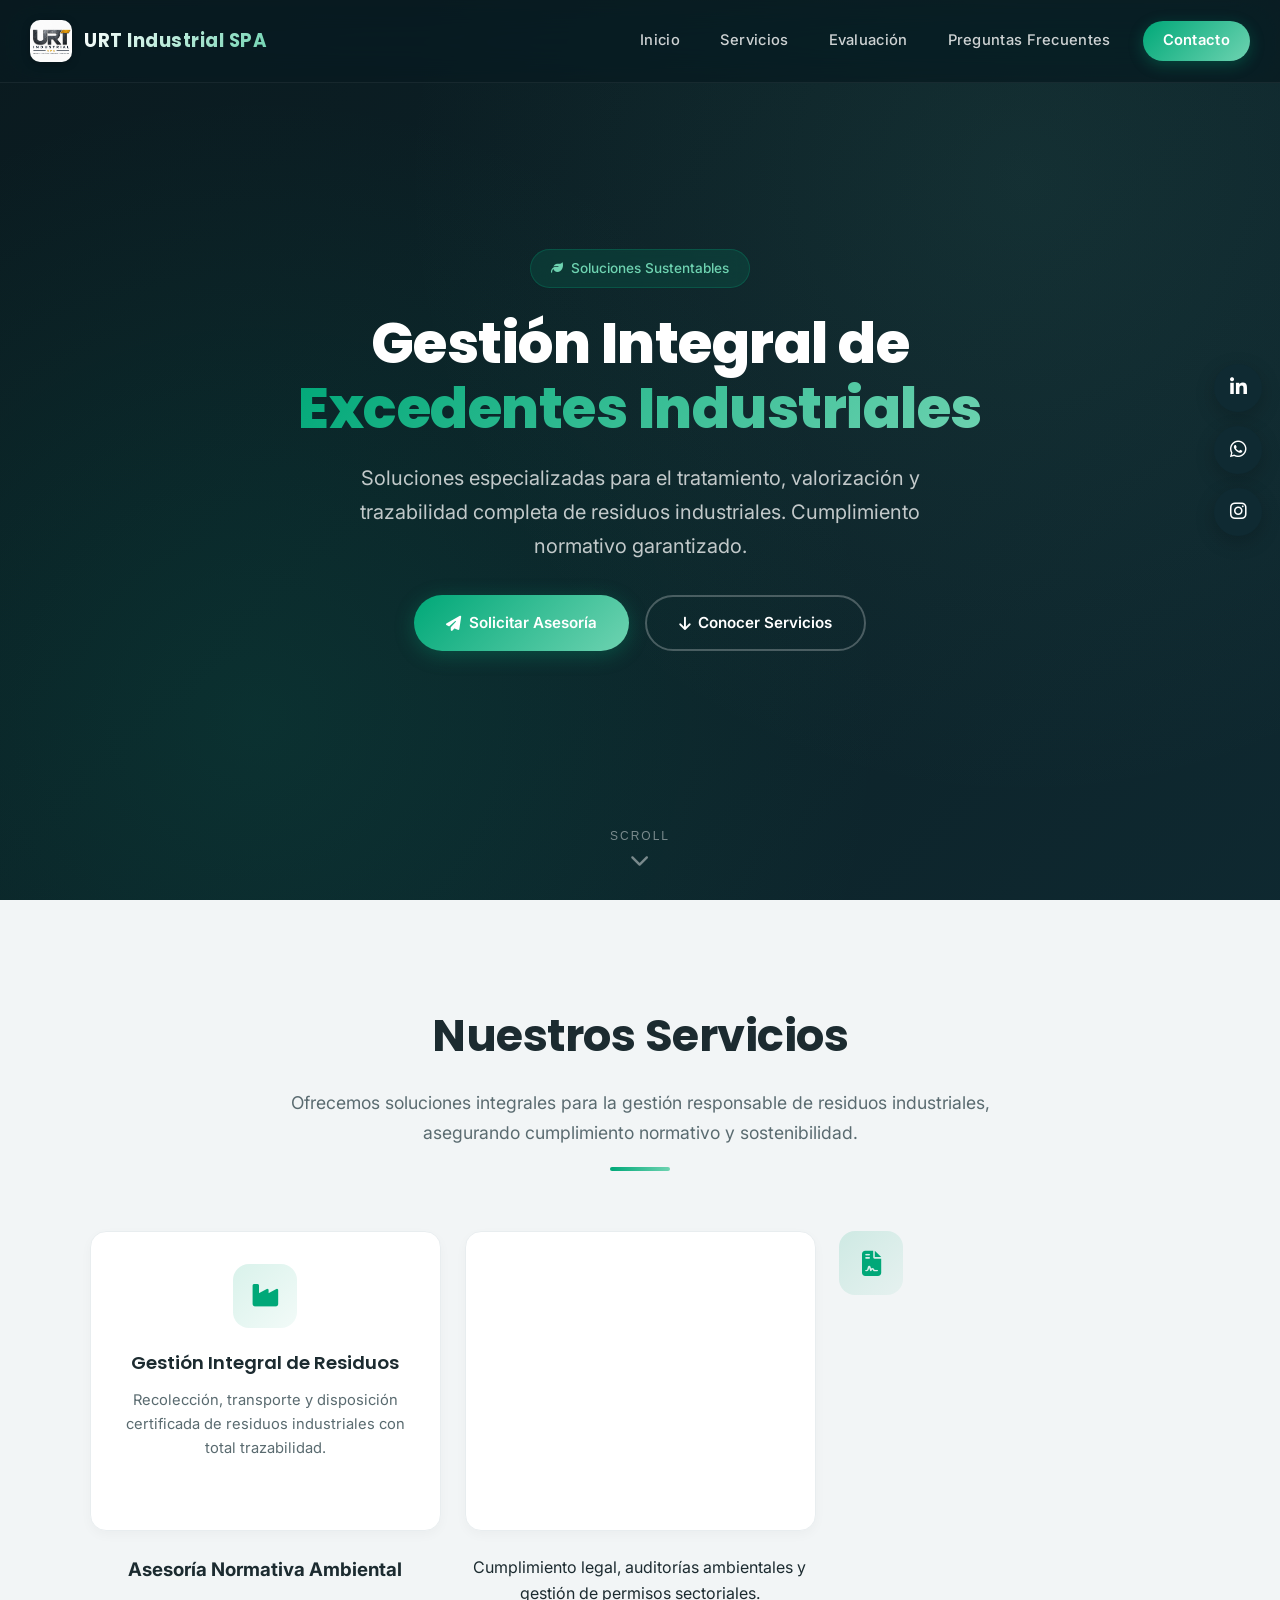
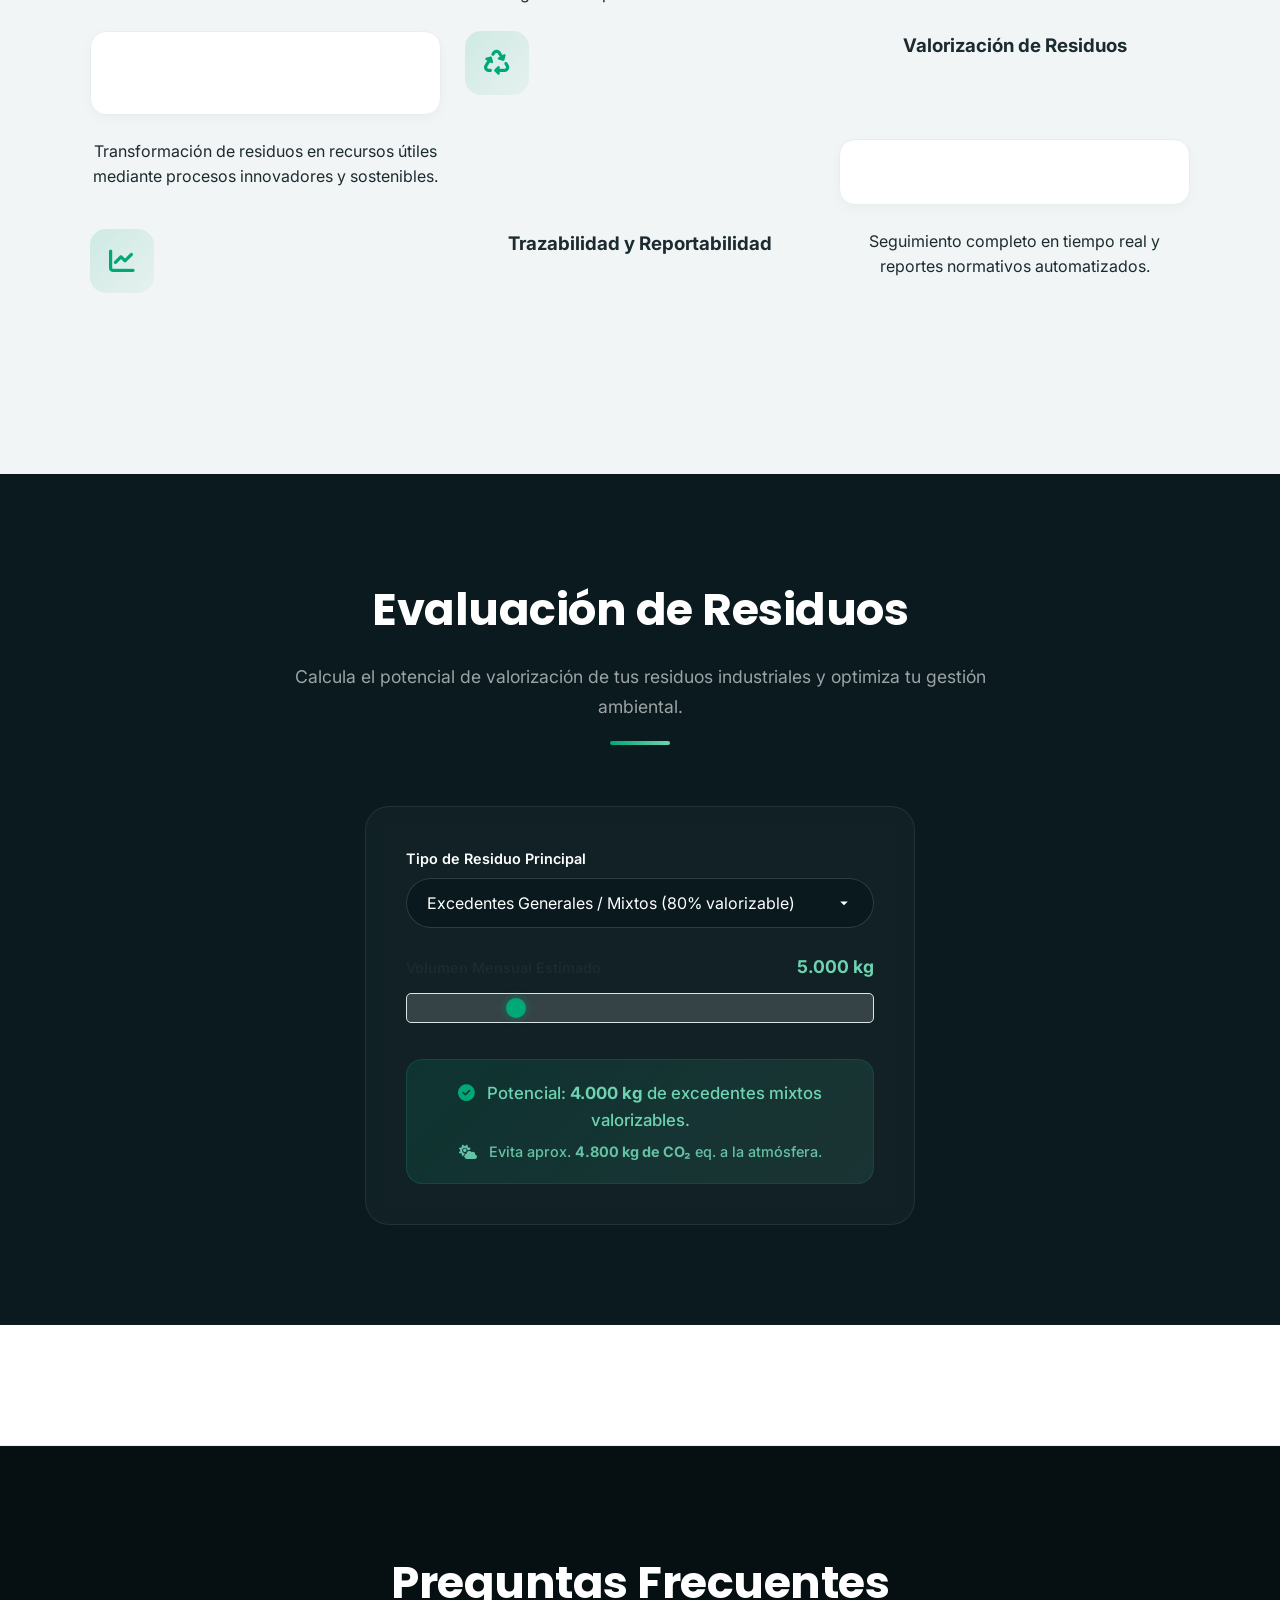
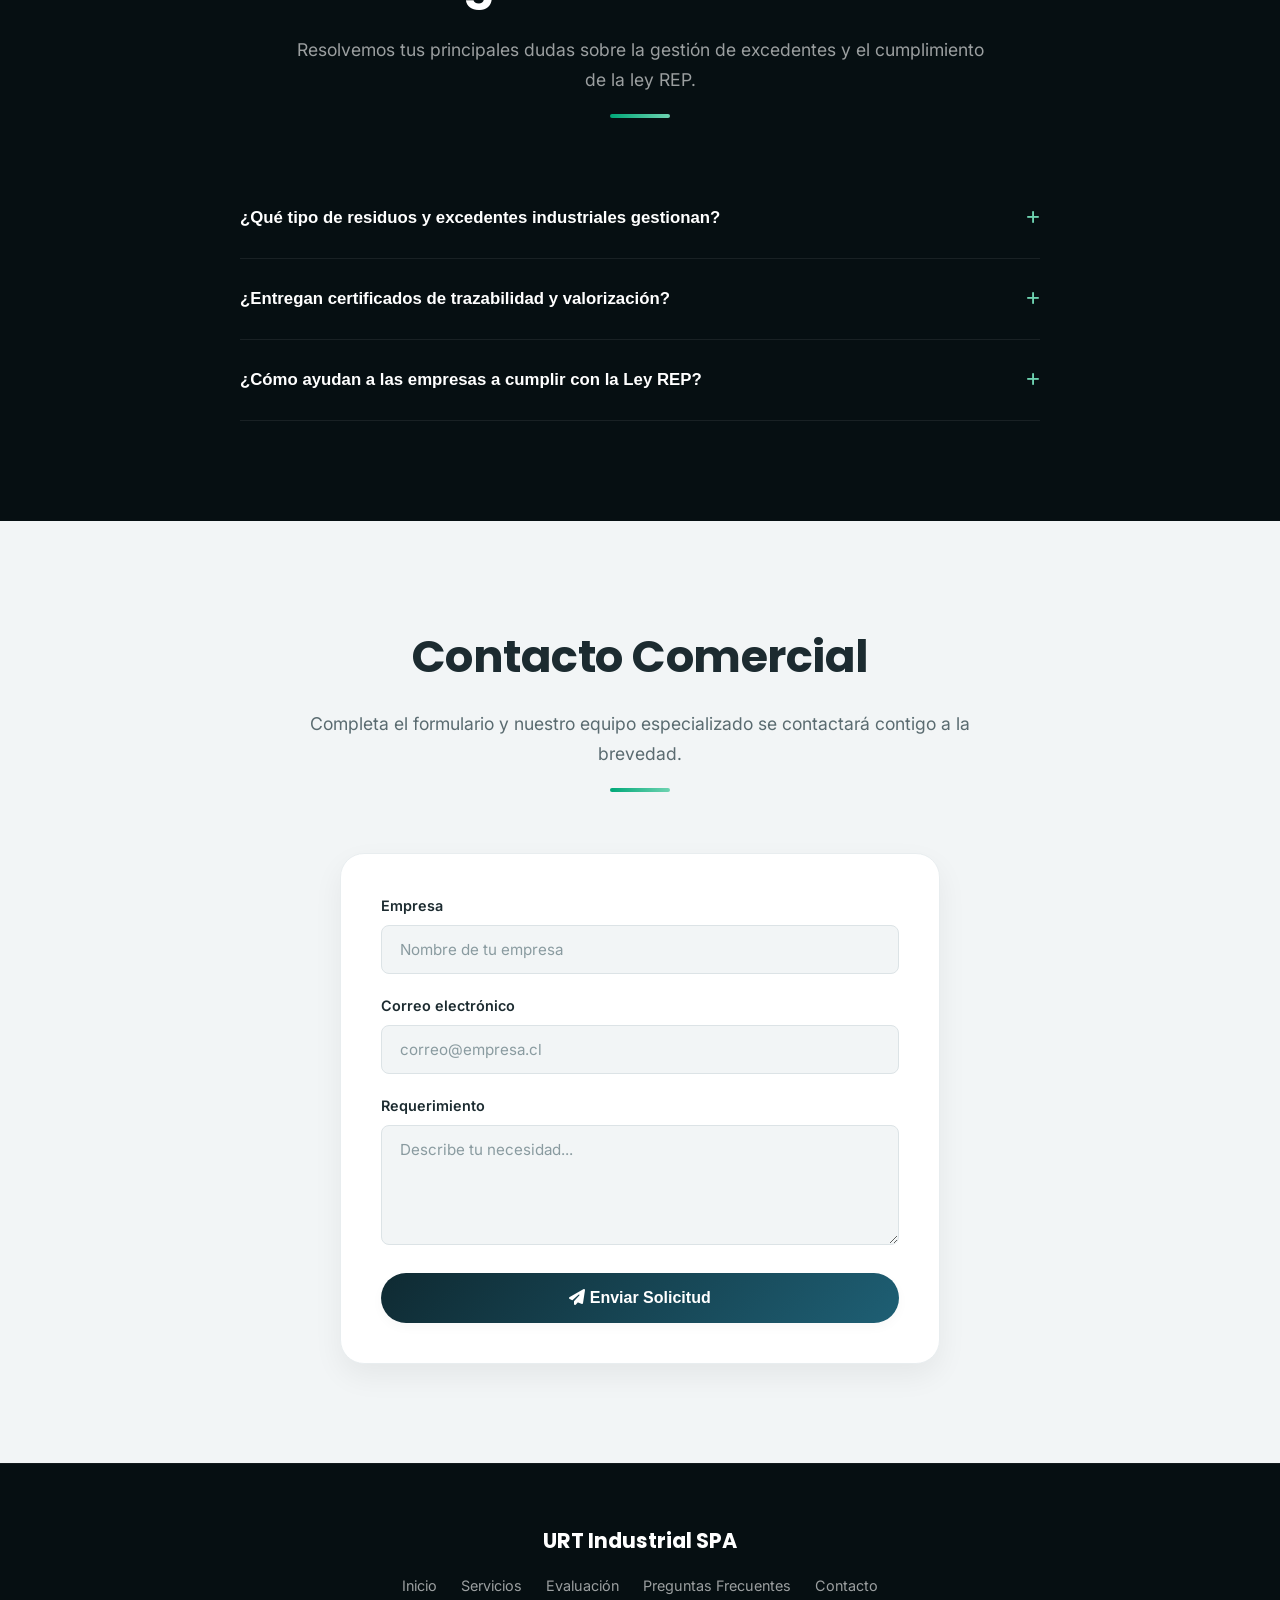
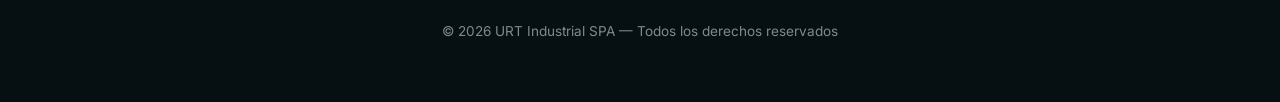
==== commit 097027eb: "Update index.html" ====
--- a/index.html
+++ b/index.html
@@ -1087,7 +1087,7 @@
   <a href="#" target="_blank" data-name="LinkedIn" aria-label="LinkedIn">
     <i class="fab fa-linkedin-in"></i>
   </a>
-  <a href="https://wa.me/56974826812?text=Hola,%20necesito%20asesoría" target="_blank" data-name="WhatsApp" aria-label="WhatsApp">
+  <a href="https://wa.me/56926355381?text=Hola,%20necesito%20asesoría" target="_blank" data-name="WhatsApp" aria-label="WhatsApp">
     <i class="fab fa-whatsapp"></i>
   </a>
   <a href="https://www.instagram.com/urt.industrial?igsh=MWsxMmU5eGtsaXpnZw==" target="_blank" data-name="Instagram" aria-label="Instagram">
@@ -1167,7 +1167,10 @@
           <p>Recolección, transporte y disposición certificada de residuos industriales con total trazabilidad.</p>
           <span class="card-arrow">Ver más <i class="fas fa-arrow-right"></i></span>
         </a>
+        <a href="#" class="card reveal"></a>
+        <!--
         <a href="servicio-normativa.html" class="card reveal">
+        -->
           <div class="card-icon">
             <i class="fas fa-file-contract"></i>
           </div>
@@ -1175,7 +1178,10 @@
           <p>Cumplimiento legal, auditorías ambientales y gestión de permisos sectoriales.</p>
           <span class="card-arrow">Ver más <i class="fas fa-arrow-right"></i></span>
         </a>
+        <a href="#" class="card reveal"></a>
+        <!--
         <a href="servicio-valorizacion.html" class="card reveal">
+        -->
           <div class="card-icon">
             <i class="fas fa-recycle"></i>
           </div>
@@ -1183,7 +1189,10 @@
           <p>Transformación de residuos en recursos útiles mediante procesos innovadores y sostenibles.</p>
           <span class="card-arrow">Ver más <i class="fas fa-arrow-right"></i></span>
         </a>
+        <a href="#" class="card reveal"></a>
+        <!--
         <a href="servicio-trazabilidad.html" class="card reveal">
+        -->
           <div class="card-icon">
             <i class="fas fa-chart-line"></i>
           </div>
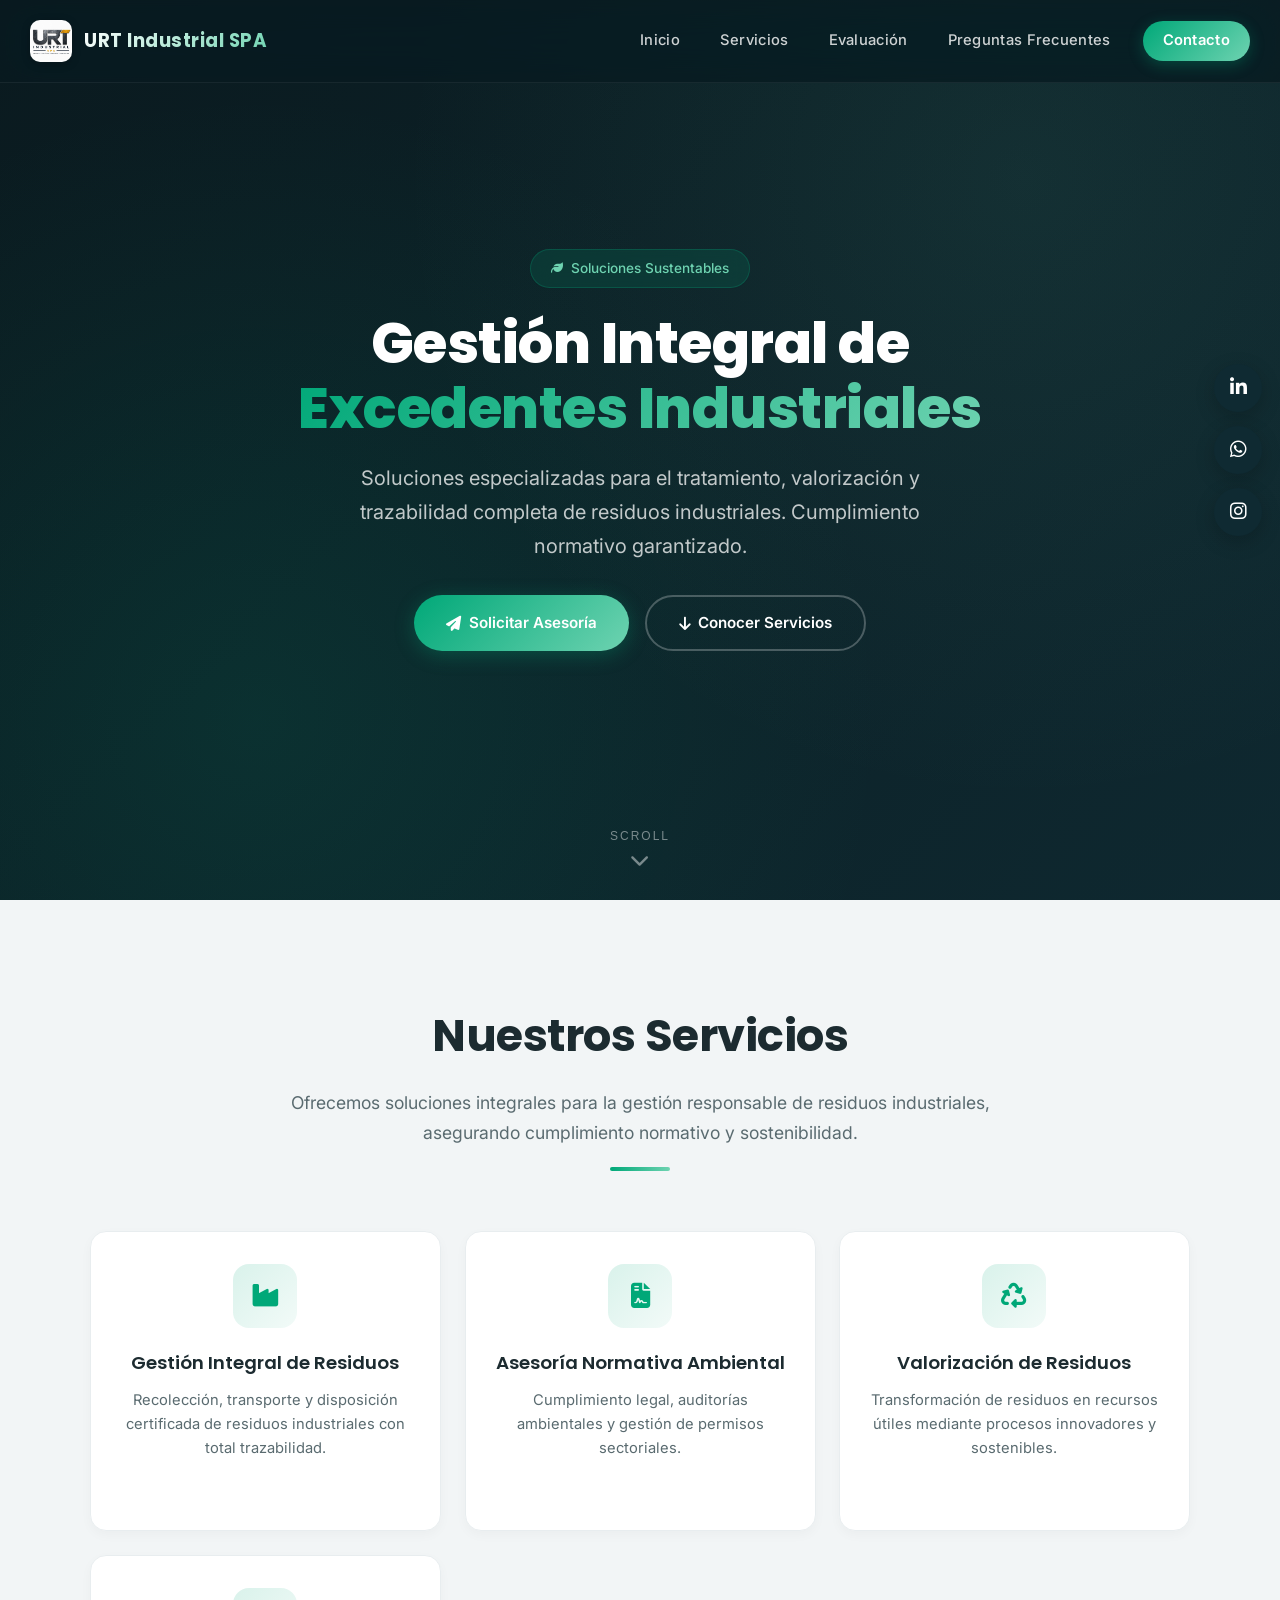
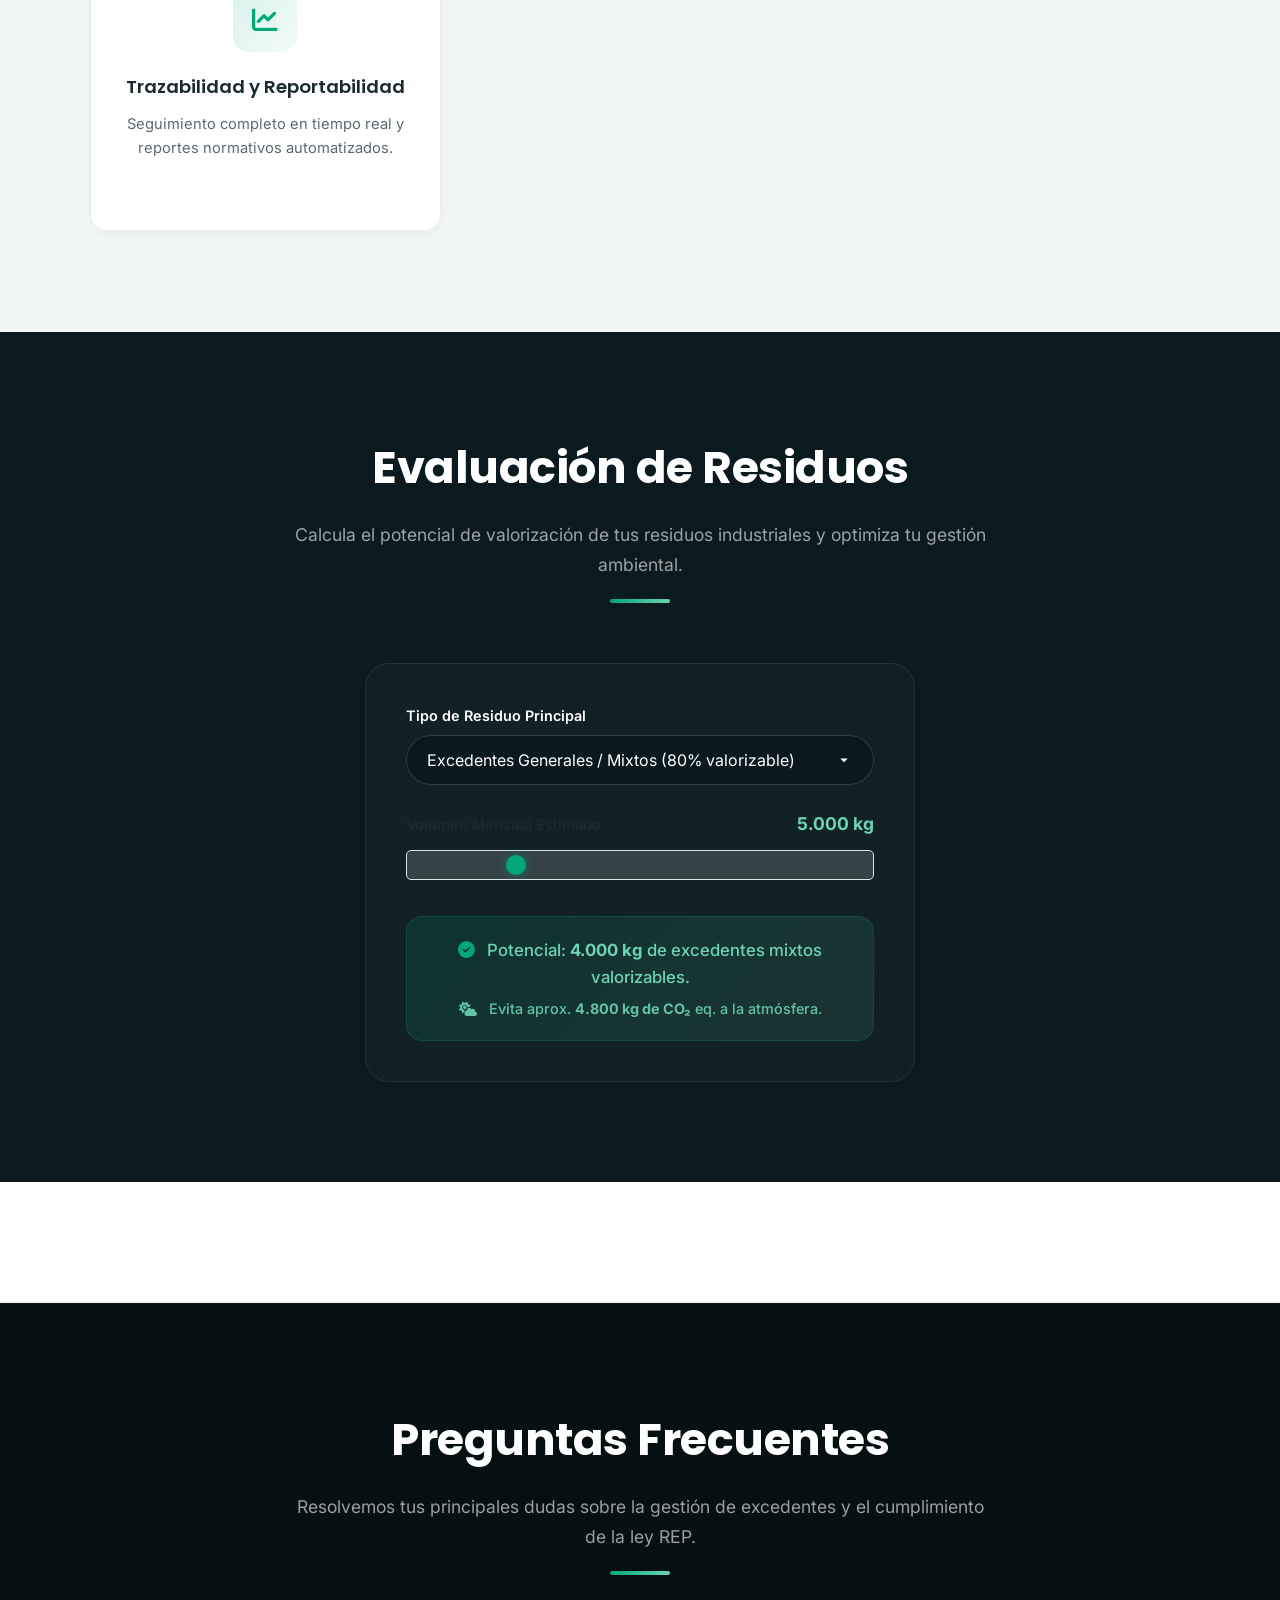
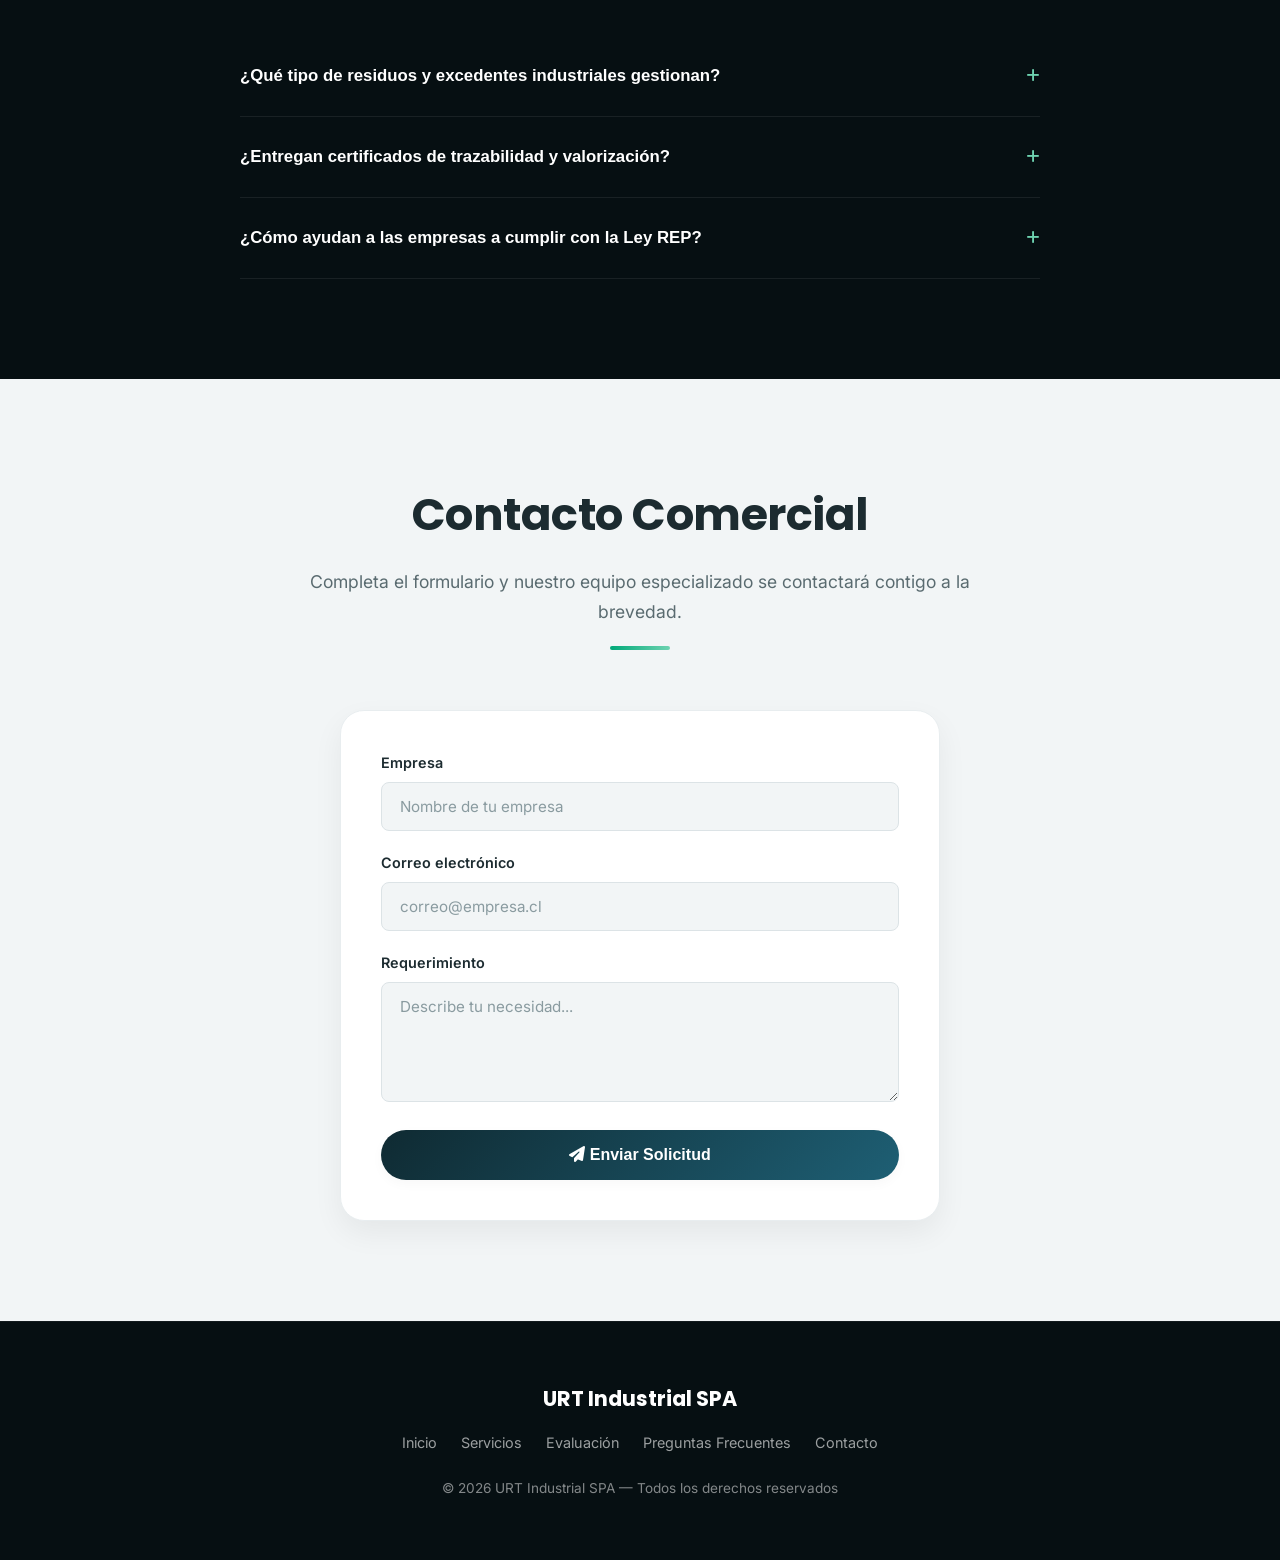
==== commit 14abb2cf: "Update index.html" ====
--- a/index.html
+++ b/index.html
@@ -1167,10 +1167,9 @@
           <p>Recolección, transporte y disposición certificada de residuos industriales con total trazabilidad.</p>
           <span class="card-arrow">Ver más <i class="fas fa-arrow-right"></i></span>
         </a>
-        <a href="#" class="card reveal"></a>
-        <!--
-        <a href="servicio-normativa.html" class="card reveal">
-        -->
+        
+        <a href="servicio-residuos.html" class="card reveal">
+        
           <div class="card-icon">
             <i class="fas fa-file-contract"></i>
           </div>
@@ -1178,10 +1177,8 @@
           <p>Cumplimiento legal, auditorías ambientales y gestión de permisos sectoriales.</p>
           <span class="card-arrow">Ver más <i class="fas fa-arrow-right"></i></span>
         </a>
-        <a href="#" class="card reveal"></a>
-        <!--
-        <a href="servicio-valorizacion.html" class="card reveal">
-        -->
+        
+        <a href="servicio-residuos.html" class="card reveal">
           <div class="card-icon">
             <i class="fas fa-recycle"></i>
           </div>
@@ -1189,10 +1186,8 @@
           <p>Transformación de residuos en recursos útiles mediante procesos innovadores y sostenibles.</p>
           <span class="card-arrow">Ver más <i class="fas fa-arrow-right"></i></span>
         </a>
-        <a href="#" class="card reveal"></a>
-        <!--
-        <a href="servicio-trazabilidad.html" class="card reveal">
-        -->
+        
+        <a href="servicio-residuos.html" class="card reveal">
           <div class="card-icon">
             <i class="fas fa-chart-line"></i>
           </div>
